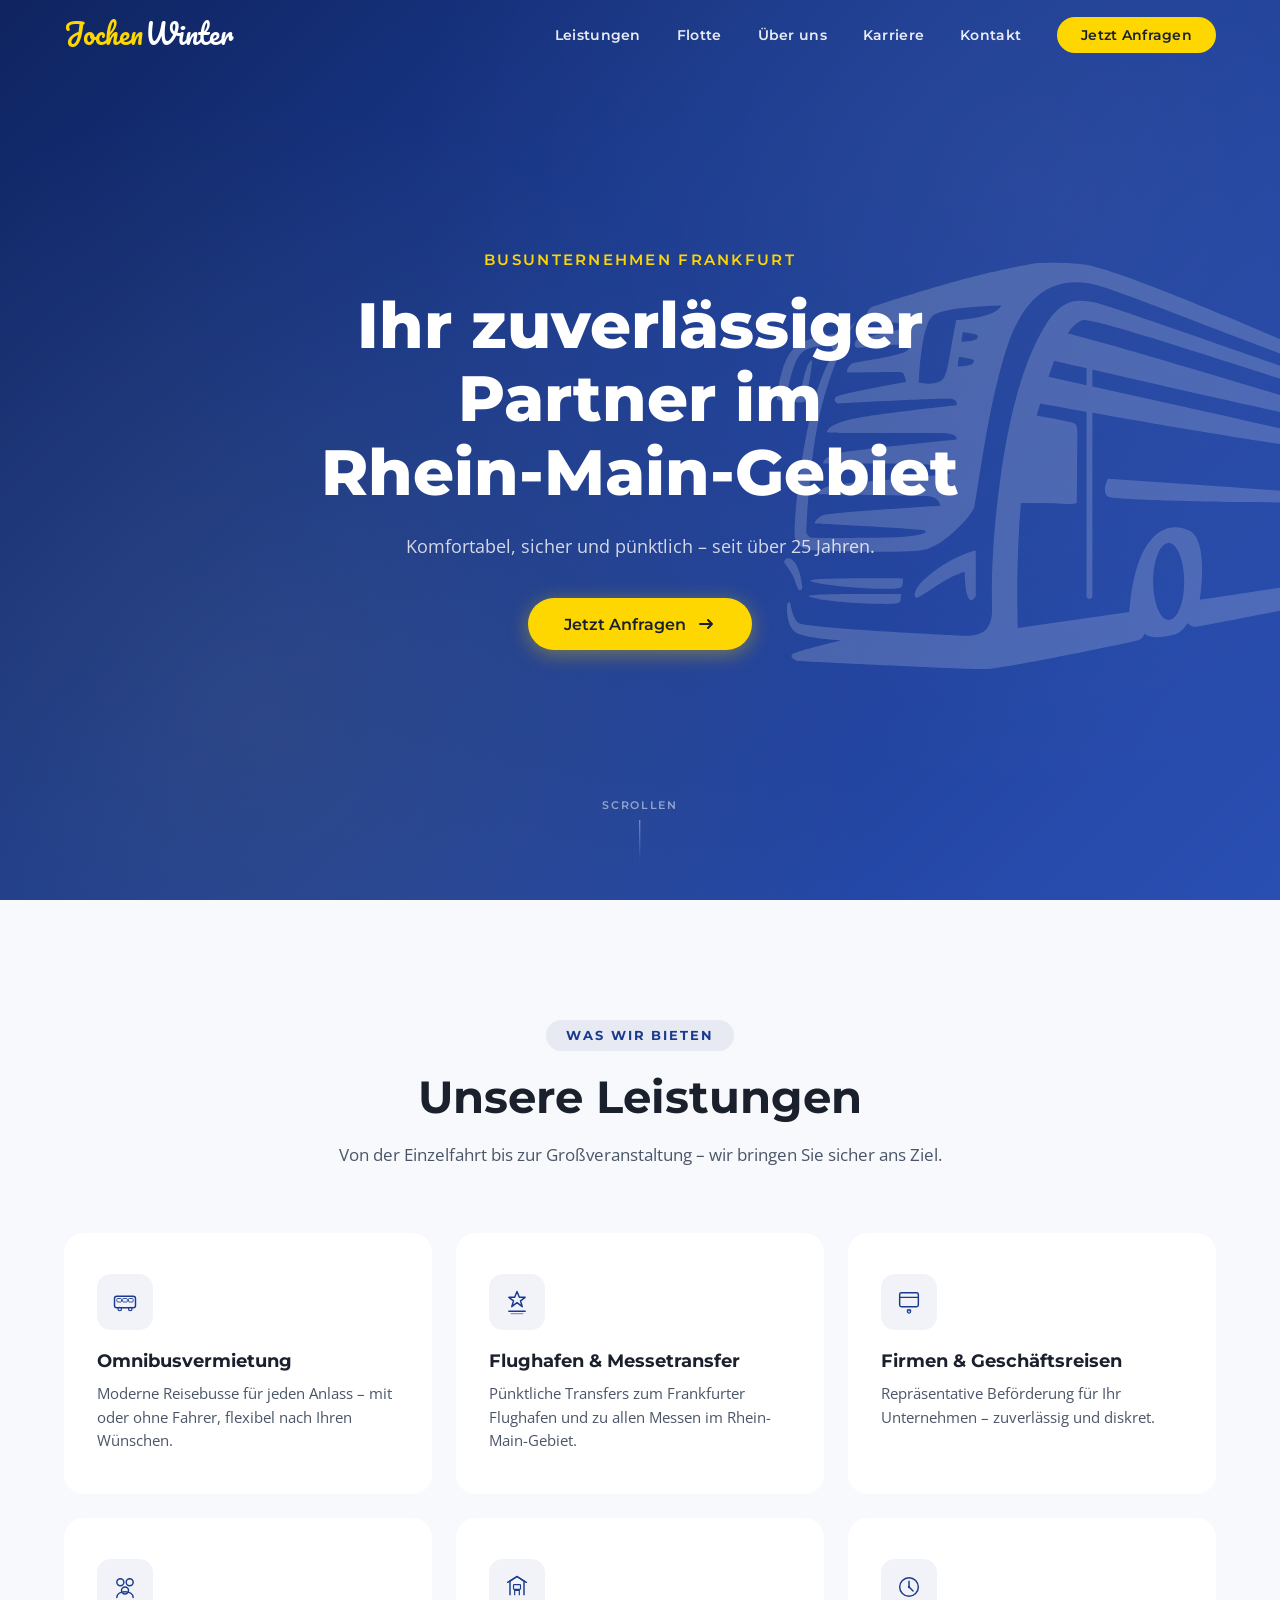
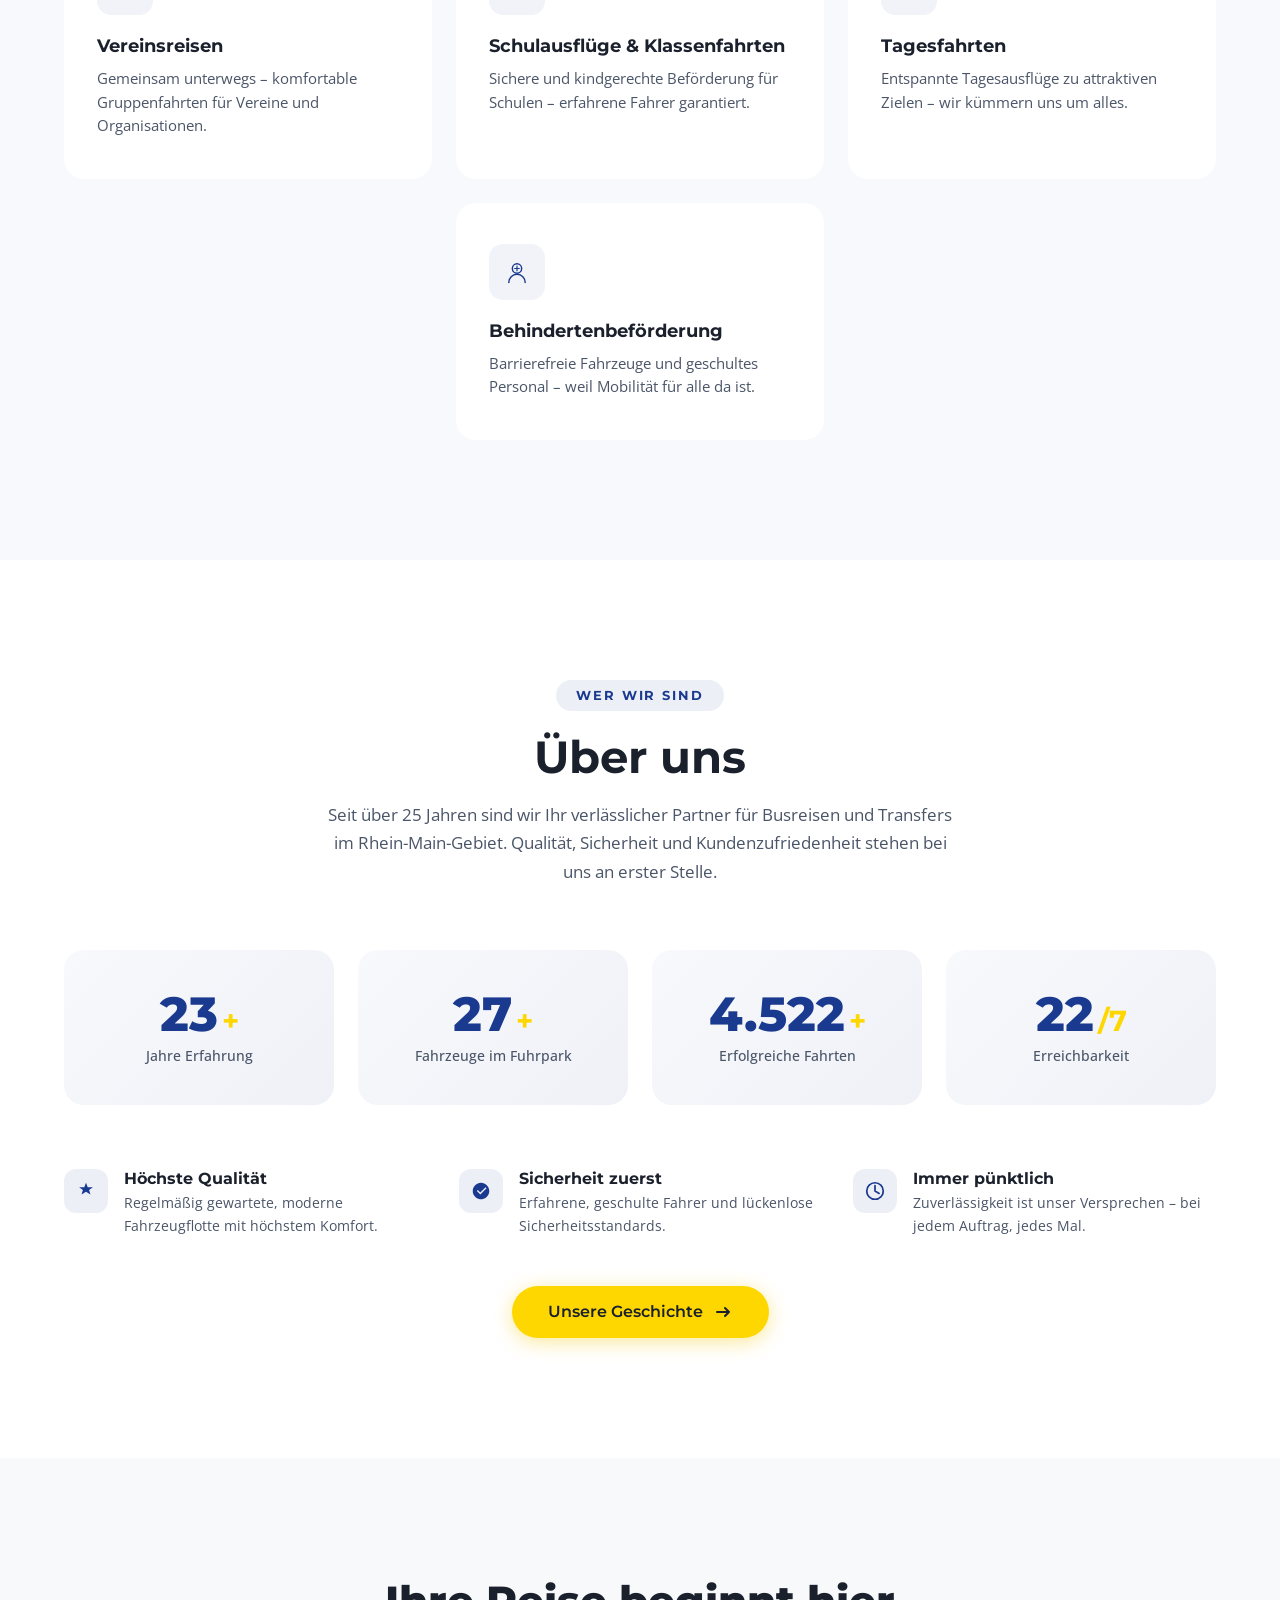
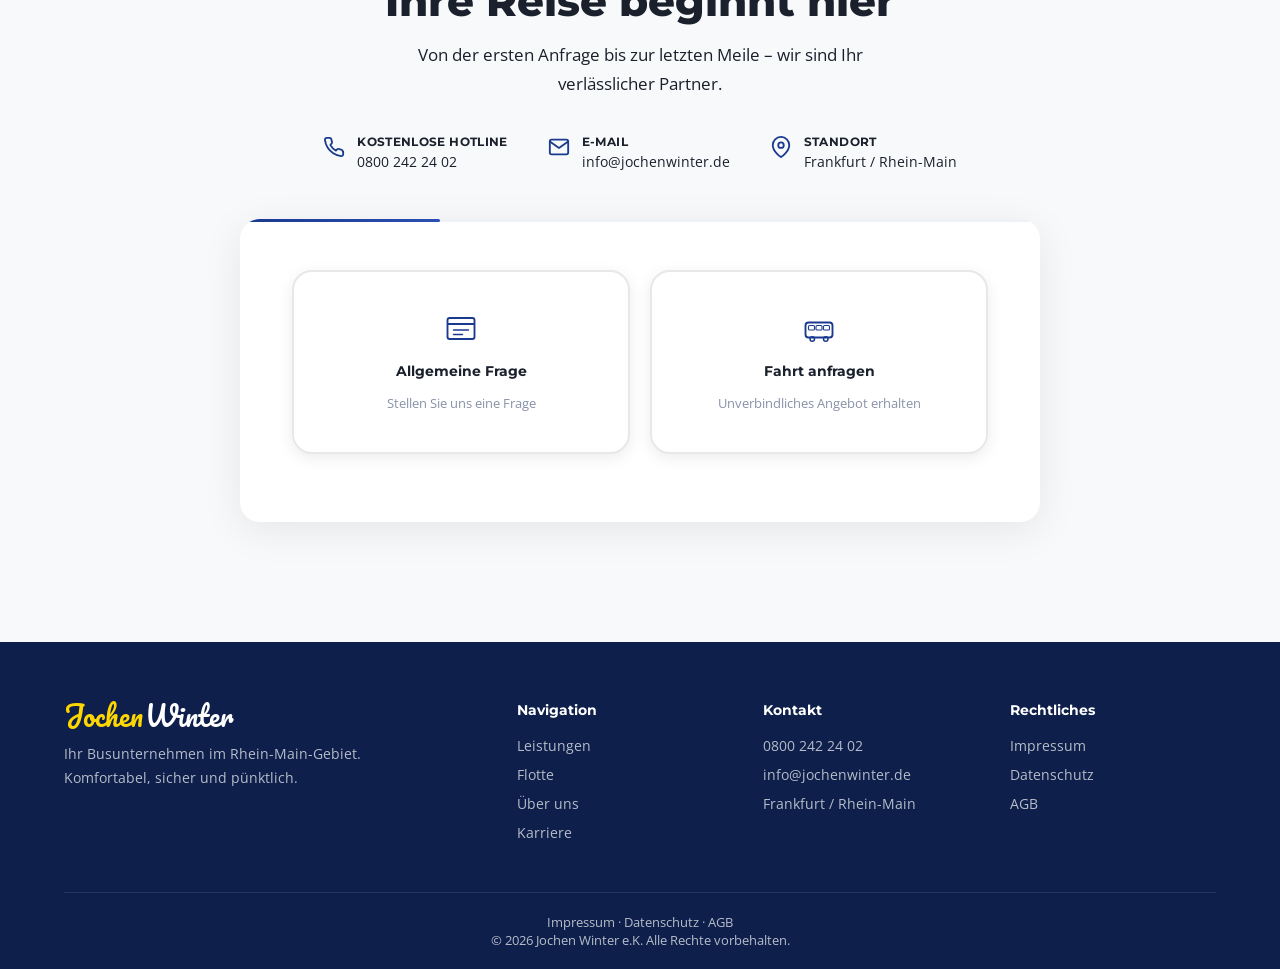
==== index.html @ 46ae4697 "Launch - Jochen Winter Website v1" ====
<!DOCTYPE html>
<html lang="de">
<head>
    <meta charset="UTF-8">
    <meta name="viewport" content="width=device-width, initial-scale=1.0">
    <title>Jochen Winter e.K. | Busunternehmen Frankfurt / Rhein-Main</title>
    <meta name="description" content="Jochen Winter e.K. – Ihr zuverlässiges Busunternehmen im Rhein-Main-Gebiet. Omnibusvermietung, Transfers, Reisen und mehr.">
    <link rel="preconnect" href="https://fonts.googleapis.com">
    <link rel="preconnect" href="https://fonts.gstatic.com" crossorigin>
    <link href="https://fonts.googleapis.com/css2?family=Dancing+Script:wght@700&family=Pacifico&family=Montserrat:wght@400;600;700;800&family=Open+Sans:wght@400;500;600&display=swap" rel="stylesheet">
    <link rel="stylesheet" href="style.css">
</head>
<body>

    <!-- Navigation -->
    <nav class="navbar" id="navbar">
        <div class="nav-container">
            <a href="#" class="nav-logo">
                <span class="logo-text">
                    <span class="logo-jochen">Jochen</span><span class="logo-winter">Winter</span>
                </span>
            </a>
            <button class="nav-toggle" id="navToggle" aria-label="Menü öffnen">
                <span></span><span></span><span></span>
            </button>
            <ul class="nav-menu" id="navMenu">
                <li><a href="#leistungen">Leistungen</a></li>
                <li><a href="flotte.html">Flotte</a></li>
                <li><a href="#ueber-uns">Über uns</a></li>
                <li><a href="karriere.html">Karriere</a></li>
                <li><a href="#kontakt">Kontakt</a></li>
                <li><a href="#kontakt" class="nav-cta">Jetzt Anfragen</a></li>
                <li class="nav-mobile-contact">
                    <a href="tel:061059769500">06105.97695.0</a>
                    <a href="mailto:info@jochenwinter.de">info@jochenwinter.de</a>
                </li>
            </ul>
        </div>
    </nav>

    <!-- Hero Section -->
    <section class="hero" id="hero">
        <div class="hero-bg"></div>
        <div class="hero-overlay"></div>

        <!-- Bus-Grafik -->
        <img src="images/jochen-hinter-bus-grafik.svg" class="hero-bus-right" alt="">
        <div class="hero-content">
            <p class="hero-subtitle animate-word">Busunternehmen Frankfurt</p>
            <h1 class="hero-title" id="heroTitle">
                <span class="word">Ihr</span>
                <span class="word">zuverlässiger</span>
                <span class="word">Partner</span>
                <span class="word">im</span>
                <span class="word">Rhein-Main-Gebiet</span>
            </h1>
            <p class="hero-desc animate-word">Komfortabel, sicher und pünktlich – seit über 25 Jahren.</p>
            <a href="#kontakt" class="btn btn-primary hero-cta">
                Jetzt Anfragen
                <svg width="20" height="20" viewBox="0 0 20 20" fill="none"><path d="M4 10h12m0 0l-4-4m4 4l-4 4" stroke="currentColor" stroke-width="2" stroke-linecap="round" stroke-linejoin="round"/></svg>
            </a>
        </div>

        <div class="hero-scroll-indicator">
            <span>Scrollen</span>
            <div class="scroll-line"></div>
        </div>
    </section>

    <!-- Leistungen -->
    <section class="section leistungen" id="leistungen">
        <div class="container">
            <div class="section-header reveal">
                <span class="section-tag">Was wir bieten</span>
                <h2 class="section-title">Unsere Leistungen</h2>
                <p class="section-desc">Von der Einzelfahrt bis zur Großveranstaltung – wir bringen Sie sicher ans Ziel.</p>
            </div>
            <div class="services-grid">
                <div class="service-card reveal">
                    <div class="service-icon">
                        <svg viewBox="0 0 48 48" fill="none"><rect x="6" y="14" width="36" height="20" rx="4" stroke="currentColor" stroke-width="2.5"/><circle cx="15" cy="36" r="3" stroke="currentColor" stroke-width="2"/><circle cx="33" cy="36" r="3" stroke="currentColor" stroke-width="2"/><rect x="10" y="18" width="8" height="6" rx="1.5" stroke="currentColor" stroke-width="1.5"/><rect x="20" y="18" width="8" height="6" rx="1.5" stroke="currentColor" stroke-width="1.5"/><rect x="30" y="18" width="8" height="6" rx="1.5" stroke="currentColor" stroke-width="1.5"/></svg>
                    </div>
                    <h3>Omnibusvermietung</h3>
                    <p>Moderne Reisebusse für jeden Anlass – mit oder ohne Fahrer, flexibel nach Ihren Wünschen.</p>
                </div>
                <div class="service-card reveal">
                    <div class="service-icon">
                        <svg viewBox="0 0 48 48" fill="none"><path d="M24 6l4 10h10l-8 6 3 10-9-7-9 7 3-10-8-6h10z" stroke="currentColor" stroke-width="2.5" stroke-linejoin="round"/><path d="M10 40h28" stroke="currentColor" stroke-width="2.5" stroke-linecap="round"/><path d="M14 44h20" stroke="currentColor" stroke-width="2" stroke-linecap="round" opacity="0.5"/></svg>
                    </div>
                    <h3>Flughafen & Messetransfer</h3>
                    <p>Pünktliche Transfers zum Frankfurter Flughafen und zu allen Messen im Rhein-Main-Gebiet.</p>
                </div>
                <div class="service-card reveal">
                    <div class="service-icon">
                        <svg viewBox="0 0 48 48" fill="none"><rect x="8" y="8" width="32" height="24" rx="3" stroke="currentColor" stroke-width="2.5"/><path d="M8 16h32" stroke="currentColor" stroke-width="2"/><circle cx="24" cy="40" r="3" stroke="currentColor" stroke-width="2"/><path d="M21 37l3 3 3-3" stroke="currentColor" stroke-width="1.5"/></svg>
                    </div>
                    <h3>Firmen & Geschäftsreisen</h3>
                    <p>Repräsentative Beförderung für Ihr Unternehmen – zuverlässig und diskret.</p>
                </div>
                <div class="service-card reveal">
                    <div class="service-icon">
                        <svg viewBox="0 0 48 48" fill="none"><circle cx="16" cy="16" r="6" stroke="currentColor" stroke-width="2.5"/><circle cx="32" cy="16" r="6" stroke="currentColor" stroke-width="2.5"/><circle cx="24" cy="30" r="6" stroke="currentColor" stroke-width="2.5"/><path d="M10 42c0-6 6-10 14-10s14 4 14 10" stroke="currentColor" stroke-width="2.5" stroke-linecap="round"/></svg>
                    </div>
                    <h3>Vereinsreisen</h3>
                    <p>Gemeinsam unterwegs – komfortable Gruppenfahrten für Vereine und Organisationen.</p>
                </div>
                <div class="service-card reveal">
                    <div class="service-icon">
                        <svg viewBox="0 0 48 48" fill="none"><path d="M12 38V14l12-8 12 8v24" stroke="currentColor" stroke-width="2.5" stroke-linejoin="round"/><rect x="18" y="20" width="12" height="8" rx="1" stroke="currentColor" stroke-width="2"/><path d="M20 38v-8h8v8" stroke="currentColor" stroke-width="2"/><path d="M8 16l16-10 16 10" stroke="currentColor" stroke-width="2.5" stroke-linecap="round" stroke-linejoin="round"/></svg>
                    </div>
                    <h3>Schulausflüge & Klassenfahrten</h3>
                    <p>Sichere und kindgerechte Beförderung für Schulen – erfahrene Fahrer garantiert.</p>
                </div>
                <div class="service-card reveal">
                    <div class="service-icon">
                        <svg viewBox="0 0 48 48" fill="none"><circle cx="24" cy="24" r="16" stroke="currentColor" stroke-width="2.5"/><path d="M24 14v10l7 7" stroke="currentColor" stroke-width="2.5" stroke-linecap="round" stroke-linejoin="round"/><circle cx="24" cy="24" r="2" fill="currentColor"/></svg>
                    </div>
                    <h3>Tagesfahrten</h3>
                    <p>Entspannte Tagesausflüge zu attraktiven Zielen – wir kümmern uns um alles.</p>
                </div>
                <div class="service-card reveal service-card--wide">
                    <div class="service-icon">
                        <svg viewBox="0 0 48 48" fill="none"><circle cx="24" cy="18" r="8" stroke="currentColor" stroke-width="2.5"/><path d="M10 42c0-8 6-14 14-14s14 6 14 14" stroke="currentColor" stroke-width="2.5" stroke-linecap="round"/><path d="M20 18h8M24 14v8" stroke="currentColor" stroke-width="2" stroke-linecap="round"/></svg>
                    </div>
                    <h3>Behindertenbeförderung</h3>
                    <p>Barrierefreie Fahrzeuge und geschultes Personal – weil Mobilität für alle da ist.</p>
                </div>
            </div>
        </div>
    </section>

    <!-- Über uns -->
    <section class="section ueber-uns" id="ueber-uns">
        <div class="container">
            <div class="section-header reveal">
                <span class="section-tag">Wer wir sind</span>
                <h2 class="section-title">Über uns</h2>
                <p class="section-desc">Seit über 25 Jahren sind wir Ihr verlässlicher Partner für Busreisen und Transfers im Rhein-Main-Gebiet. Qualität, Sicherheit und Kundenzufriedenheit stehen bei uns an erster Stelle.</p>
            </div>
            <div class="stats-grid">
                <div class="stat-card reveal">
                    <div class="stat-number" data-target="25">0</div>
                    <div class="stat-suffix">+</div>
                    <div class="stat-label">Jahre Erfahrung</div>
                </div>
                <div class="stat-card reveal">
                    <div class="stat-number" data-target="30">0</div>
                    <div class="stat-suffix">+</div>
                    <div class="stat-label">Fahrzeuge im Fuhrpark</div>
                </div>
                <div class="stat-card reveal">
                    <div class="stat-number" data-target="5000">0</div>
                    <div class="stat-suffix">+</div>
                    <div class="stat-label">Erfolgreiche Fahrten</div>
                </div>
                <div class="stat-card reveal">
                    <div class="stat-number" data-target="24">0</div>
                    <div class="stat-suffix">/7</div>
                    <div class="stat-label">Erreichbarkeit</div>
                </div>
            </div>
            <div class="about-features reveal">
                <div class="about-feature">
                    <div class="about-feature-icon">
                        <svg viewBox="0 0 32 32" fill="none"><path d="M16 4l2.5 6.5H26l-5.5 4 2 6.5L16 17l-6.5 4 2-6.5L6 10.5h7.5z" fill="currentColor"/></svg>
                    </div>
                    <div>
                        <h4>Höchste Qualität</h4>
                        <p>Regelmäßig gewartete, moderne Fahrzeugflotte mit höchstem Komfort.</p>
                    </div>
                </div>
                <div class="about-feature">
                    <div class="about-feature-icon">
                        <svg viewBox="0 0 32 32" fill="none"><path d="M16 4C9.4 4 4 9.4 4 16s5.4 12 12 12 12-5.4 12-12S22.6 4 16 4zm-1 17l-5-5 1.4-1.4L15 18.2l7.6-7.6L24 12l-9 9z" fill="currentColor"/></svg>
                    </div>
                    <div>
                        <h4>Sicherheit zuerst</h4>
                        <p>Erfahrene, geschulte Fahrer und lückenlose Sicherheitsstandards.</p>
                    </div>
                </div>
                <div class="about-feature">
                    <div class="about-feature-icon">
                        <svg viewBox="0 0 32 32" fill="none"><path d="M16 4a12 12 0 110 24 12 12 0 010-24zm0 4v8l6 3.5" stroke="currentColor" stroke-width="2.5" stroke-linecap="round" stroke-linejoin="round" fill="none"/></svg>
                    </div>
                    <div>
                        <h4>Immer pünktlich</h4>
                        <p>Zuverlässigkeit ist unser Versprechen – bei jedem Auftrag, jedes Mal.</p>
                    </div>
                </div>
            </div>
            <div class="about-cta reveal" style="text-align: center; margin-top: 48px;">
                <a href="geschichte.html" class="btn btn-primary">
                    Unsere Geschichte
                    <svg width="20" height="20" viewBox="0 0 20 20" fill="none"><path d="M4 10h12m0 0l-4-4m4 4l-4 4" stroke="currentColor" stroke-width="2" stroke-linecap="round" stroke-linejoin="round"/></svg>
                </a>
            </div>
        </div>
    </section>

    <!-- Kontakt -->
    <section class="section kontakt-section" id="kontakt">
        <div class="container">
            <div class="kontakt-header reveal">
                <h2 class="kontakt-headline">Ihre Reise beginnt hier</h2>
                <p class="kontakt-subline">Von der ersten Anfrage bis zur letzten Meile – wir sind Ihr verlässlicher Partner.</p>
                <div class="kontakt-info">
                    <div class="kontakt-info-item">
                        <svg viewBox="0 0 24 24" fill="none" width="22" height="22"><path d="M22 16.92v3a2 2 0 01-2.18 2 19.86 19.86 0 01-8.63-3.07 19.5 19.5 0 01-6-6A19.86 19.86 0 012.12 4.18 2 2 0 014.11 2h3a2 2 0 012 1.72c.13.81.36 1.6.68 2.35a2 2 0 01-.45 2.11L8.09 9.91a16 16 0 006 6l1.27-1.27a2 2 0 012.11-.45c.75.32 1.54.55 2.35.68a2 2 0 011.72 2.05z" stroke="currentColor" stroke-width="2" stroke-linecap="round" stroke-linejoin="round"/></svg>
                        <div>
                            <strong>Kostenlose Hotline</strong>
                            <a href="tel:08002422402">0800 242 24 02</a>
                        </div>
                    </div>
                    <div class="kontakt-info-item">
                        <svg viewBox="0 0 24 24" fill="none" width="22" height="22"><path d="M4 4h16c1.1 0 2 .9 2 2v12c0 1.1-.9 2-2 2H4c-1.1 0-2-.9-2-2V6c0-1.1.9-2 2-2z" stroke="currentColor" stroke-width="2"/><path d="M22 6l-10 7L2 6" stroke="currentColor" stroke-width="2" stroke-linecap="round" stroke-linejoin="round"/></svg>
                        <div>
                            <strong>E-Mail</strong>
                            <a href="mailto:info@jochenwinter.de">info@jochenwinter.de</a>
                        </div>
                    </div>
                    <div class="kontakt-info-item">
                        <svg viewBox="0 0 24 24" fill="none" width="22" height="22"><path d="M21 10c0 7-9 13-9 13s-9-6-9-13a9 9 0 1118 0z" stroke="currentColor" stroke-width="2"/><circle cx="12" cy="10" r="3" stroke="currentColor" stroke-width="2"/></svg>
                        <div>
                            <strong>Standort</strong>
                            <span>Frankfurt / Rhein-Main</span>
                        </div>
                    </div>
                </div>
            </div>

            <!-- Funnel Card -->
                <div class="funnel-card reveal">
                    <div class="funnel-progress">
                        <div class="funnel-progress-bar" id="funnelProgressBar"></div>
                    </div>

                    <div class="funnel-body" id="funnelBody">

                        <!-- Schritt 1: Auswahl -->
                        <div class="funnel-step active" data-step="choice">
                            <div class="funnel-choice-grid">
                                <button type="button" class="funnel-choice-card" data-choice="frage">
                                    <svg viewBox="0 0 48 48" fill="none" width="36" height="36"><rect x="6" y="8" width="36" height="28" rx="3" stroke="currentColor" stroke-width="2.5"/><path d="M6 16h36" stroke="currentColor" stroke-width="2.5"/><path d="M14 24h20M14 30h12" stroke="currentColor" stroke-width="2" stroke-linecap="round"/></svg>
                                    <span class="funnel-choice-title">Allgemeine Frage</span>
                                    <span class="funnel-choice-desc">Stellen Sie uns eine Frage</span>
                                </button>
                                <button type="button" class="funnel-choice-card" data-choice="fahrt">
                                    <svg viewBox="0 0 48 48" fill="none" width="36" height="36"><rect x="6" y="14" width="36" height="20" rx="4" stroke="currentColor" stroke-width="2.5"/><circle cx="15" cy="36" r="3" stroke="currentColor" stroke-width="2"/><circle cx="33" cy="36" r="3" stroke="currentColor" stroke-width="2"/><rect x="10" y="18" width="8" height="6" rx="1.5" stroke="currentColor" stroke-width="1.5"/><rect x="20" y="18" width="8" height="6" rx="1.5" stroke="currentColor" stroke-width="1.5"/><rect x="30" y="18" width="8" height="6" rx="1.5" stroke="currentColor" stroke-width="1.5"/></svg>
                                    <span class="funnel-choice-title">Fahrt anfragen</span>
                                    <span class="funnel-choice-desc">Unverbindliches Angebot erhalten</span>
                                </button>
                            </div>
                        </div>

                        <!-- Allgemeine Frage Formular -->
                        <div class="funnel-step" data-step="frage">
                            <form id="frageForm">
                                <div class="form-group">
                                    <label for="frage-name">Vollständiger Name *</label>
                                    <input type="text" id="frage-name" name="name" required placeholder="Vor- und Nachname">
                                </div>
                                <div class="form-group">
                                    <label for="frage-email">E-Mail *</label>
                                    <input type="email" id="frage-email" name="email" required placeholder="ihre@email.de">
                                </div>
                                <div class="form-group">
                                    <label for="frage-nachricht">Ihre Frage *</label>
                                    <textarea id="frage-nachricht" name="nachricht" rows="4" required placeholder="Wie können wir Ihnen helfen?"></textarea>
                                </div>
                                <div class="funnel-actions">
                                    <button type="button" class="btn btn-ghost funnel-btn-back" data-goto="choice">Zurück</button>
                                    <button type="submit" class="btn btn-primary">
                                        Absenden
                                        <svg width="20" height="20" viewBox="0 0 20 20" fill="none"><path d="M4 10h12m0 0l-4-4m4 4l-4 4" stroke="currentColor" stroke-width="2" stroke-linecap="round" stroke-linejoin="round"/></svg>
                                    </button>
                                </div>
                            </form>
                        </div>

                        <!-- Schritt 2: Kontaktdaten -->
                        <div class="funnel-step" data-step="kontakt">
                            <form id="kontaktStep">
                                <div class="form-group">
                                    <label for="f-ansprech">Vollständiger Name *</label>
                                    <input type="text" id="f-ansprech" name="ansprechperson" required placeholder="Vor- und Nachname">
                                </div>
                                <div class="form-group">
                                    <label for="f-firma">Firma (optional)</label>
                                    <input type="text" id="f-firma" name="firma" placeholder="Optional">
                                </div>
                                <div class="form-group">
                                    <label for="f-email">E-Mail *</label>
                                    <input type="email" id="f-email" name="email" required placeholder="ihre@email.de">
                                </div>
                                <div class="form-group">
                                    <label for="f-telefon">Telefon *</label>
                                    <input type="tel" id="f-telefon" name="telefon" required placeholder="Ihre Telefonnummer">
                                </div>
                                <p class="funnel-datenschutz">Mit dem Absenden stimmen Sie unserer <a href="datenschutz.html">Datenschutzerklärung</a> zu.</p>
                                <div class="funnel-actions">
                                    <button type="button" class="btn btn-ghost funnel-btn-back" data-goto="choice">Zurück</button>
                                    <button type="submit" class="btn btn-primary">
                                        Weiter
                                        <svg width="20" height="20" viewBox="0 0 20 20" fill="none"><path d="M4 10h12m0 0l-4-4m4 4l-4 4" stroke="currentColor" stroke-width="2" stroke-linecap="round" stroke-linejoin="round"/></svg>
                                    </button>
                                </div>
                            </form>
                        </div>

                        <!-- Schritt 3: Art der Fahrt -->
                        <div class="funnel-step" data-step="fahrtart">
                            <p class="funnel-step-label">Welche Art von Fahrt planen Sie?</p>
                            <div class="funnel-fahrt-grid">
                                <button type="button" class="funnel-fahrt-card" data-fahrt="Omnibusvermietung">
                                    <svg viewBox="0 0 40 40" fill="none" width="28" height="28"><rect x="4" y="10" width="32" height="16" rx="3" stroke="currentColor" stroke-width="2"/><circle cx="12" cy="28" r="2.5" stroke="currentColor" stroke-width="1.5"/><circle cx="28" cy="28" r="2.5" stroke="currentColor" stroke-width="1.5"/><rect x="7" y="13" width="6" height="5" rx="1" stroke="currentColor" stroke-width="1.2"/><rect x="15" y="13" width="6" height="5" rx="1" stroke="currentColor" stroke-width="1.2"/><rect x="23" y="13" width="6" height="5" rx="1" stroke="currentColor" stroke-width="1.2"/></svg>
                                    <span>Omnibus&shy;vermietung</span>
                                </button>
                                <button type="button" class="funnel-fahrt-card" data-fahrt="Flughafen & Messetransfer">
                                    <svg viewBox="0 0 40 40" fill="none" width="28" height="28"><path d="M35 18l-14-12v8H6a2 2 0 00-2 2v8a2 2 0 002 2h15v8l14-12z" stroke="currentColor" stroke-width="2" stroke-linejoin="round"/><path d="M21 14H10M21 26H10" stroke="currentColor" stroke-width="1.5" stroke-linecap="round"/></svg>
                                    <span>Flughafen & Messe&shy;transfer</span>
                                </button>
                                <button type="button" class="funnel-fahrt-card" data-fahrt="Firmen & Geschäftsreise">
                                    <svg viewBox="0 0 40 40" fill="none" width="28" height="28"><rect x="8" y="12" width="24" height="20" rx="2" stroke="currentColor" stroke-width="2"/><path d="M14 12V9a3 3 0 013-3h6a3 3 0 013 3v3" stroke="currentColor" stroke-width="2"/><path d="M8 20h24" stroke="currentColor" stroke-width="2"/></svg>
                                    <span>Firmen & Geschäfts&shy;reise</span>
                                </button>
                                <button type="button" class="funnel-fahrt-card" data-fahrt="Schulausflug & Klassenfahrt">
                                    <svg viewBox="0 0 40 40" fill="none" width="28" height="28"><path d="M20 6L4 14l16 8 16-8L20 6z" stroke="currentColor" stroke-width="2" stroke-linejoin="round"/><path d="M30 18v10c0 2-4.5 4-10 4s-10-2-10-4V18" stroke="currentColor" stroke-width="2"/></svg>
                                    <span>Schulausflug & Klassen&shy;fahrt</span>
                                </button>
                                <button type="button" class="funnel-fahrt-card" data-fahrt="Tagesfahrt">
                                    <svg viewBox="0 0 40 40" fill="none" width="28" height="28"><circle cx="20" cy="20" r="14" stroke="currentColor" stroke-width="2"/><path d="M20 10v10l6 4" stroke="currentColor" stroke-width="2" stroke-linecap="round" stroke-linejoin="round"/></svg>
                                    <span>Tagesfahrt</span>
                                </button>
                                <button type="button" class="funnel-fahrt-card" data-fahrt="Mietwagenfahrt">
                                    <svg viewBox="0 0 40 40" fill="none" width="28" height="28"><path d="M8 24l2-8a3 3 0 013-3h14a3 3 0 013 3l2 8" stroke="currentColor" stroke-width="2"/><rect x="6" y="24" width="28" height="8" rx="2" stroke="currentColor" stroke-width="2"/><circle cx="12" cy="34" r="2" stroke="currentColor" stroke-width="1.5"/><circle cx="28" cy="34" r="2" stroke="currentColor" stroke-width="1.5"/></svg>
                                    <span>Mietwagen&shy;fahrt</span>
                                </button>
                            </div>
                            <div class="funnel-actions">
                                <button type="button" class="btn btn-ghost funnel-btn-back" data-goto="kontakt">Zurück</button>
                                <button type="button" class="btn btn-primary funnel-btn-next" data-goto="details" disabled>
                                    Weiter
                                    <svg width="20" height="20" viewBox="0 0 20 20" fill="none"><path d="M4 10h12m0 0l-4-4m4 4l-4 4" stroke="currentColor" stroke-width="2" stroke-linecap="round" stroke-linejoin="round"/></svg>
                                </button>
                            </div>
                        </div>

                        <!-- Schritt 4: Reisedetails -->
                        <div class="funnel-step" data-step="details">
                            <form id="detailsForm">
                                <div class="form-row">
                                    <div class="form-group">
                                        <label for="f-von">Reisedatum von *</label>
                                        <input type="date" id="f-von" name="datum_von" required>
                                    </div>
                                    <div class="form-group">
                                        <label for="f-bis">Reisedatum bis</label>
                                        <input type="date" id="f-bis" name="datum_bis">
                                    </div>
                                </div>
                                <div class="form-row">
                                    <div class="form-group">
                                        <label for="f-abfahrt">Abfahrtszeit</label>
                                        <input type="time" id="f-abfahrt" name="abfahrtszeit">
                                    </div>
                                    <div class="form-group">
                                        <label for="f-rueckfahrt">Rückfahrtzeit</label>
                                        <input type="time" id="f-rueckfahrt" name="rueckfahrtzeit">
                                    </div>
                                </div>
                                <div class="form-row">
                                    <div class="form-group">
                                        <label for="f-abfahrtsort">Abfahrtsort *</label>
                                        <input type="text" id="f-abfahrtsort" name="abfahrtsort" required placeholder="Straße, PLZ Ort">
                                    </div>
                                    <div class="form-group">
                                        <label for="f-fahrziel">Fahrziel *</label>
                                        <input type="text" id="f-fahrziel" name="fahrziel" required placeholder="Straße, PLZ Ort">
                                    </div>
                                </div>
                                <div class="form-group">
                                    <label for="f-personen">Personenzahl *</label>
                                    <input type="number" id="f-personen" name="personenzahl" required min="1" placeholder="Anzahl der Reisenden">
                                </div>
                                <div class="form-group">
                                    <label for="f-bemerkungen">Bemerkungen & Sonderwünsche</label>
                                    <textarea id="f-bemerkungen" name="bemerkungen" rows="3" placeholder="z.B. Rollstuhlplatz, Gepäckraum, Zwischenstopps..."></textarea>
                                </div>
                                <div class="funnel-actions">
                                    <button type="button" class="btn btn-ghost funnel-btn-back" data-goto="fahrtart">Zurück</button>
                                    <button type="submit" class="btn btn-primary">
                                        Anfrage absenden
                                        <svg width="20" height="20" viewBox="0 0 20 20" fill="none"><path d="M4 10h12m0 0l-4-4m4 4l-4 4" stroke="currentColor" stroke-width="2" stroke-linecap="round" stroke-linejoin="round"/></svg>
                                    </button>
                                </div>
                            </form>
                        </div>

                        <!-- Bestätigung -->
                        <div class="funnel-step" data-step="success">
                            <div class="funnel-success">
                                <div class="funnel-success-icon">
                                    <svg viewBox="0 0 64 64" fill="none" width="64" height="64">
                                        <circle cx="32" cy="32" r="30" stroke="#22c55e" stroke-width="3"/>
                                        <path d="M20 33l8 8 16-16" stroke="#22c55e" stroke-width="3" stroke-linecap="round" stroke-linejoin="round"/>
                                    </svg>
                                </div>
                                <h3>Vielen Dank!</h3>
                                <p>Wir melden uns innerhalb von 24 Stunden bei Ihnen.</p>
                            </div>
                        </div>

                    </div>
                </div>
        </div>
    </section>

    <!-- Footer -->
    <footer class="footer">
        <div class="container">
            <div class="footer-content">
                <div class="footer-brand">
                    <a href="#" class="nav-logo footer-logo">
                        <span class="logo-text">
                            <span class="logo-jochen">Jochen</span><span class="logo-winter">Winter</span>
                        </span>
                    </a>
                    <p>Ihr Busunternehmen im Rhein-Main-Gebiet.<br>Komfortabel, sicher und pünktlich.</p>
                </div>
                <div class="footer-links">
                    <h4>Navigation</h4>
                    <a href="#leistungen">Leistungen</a>
                    <a href="flotte.html">Flotte</a>
                    <a href="#ueber-uns">Über uns</a>
                    <a href="karriere.html">Karriere</a>
                </div>
                <div class="footer-contact">
                    <h4>Kontakt</h4>
                    <a href="tel:08002422402">0800 242 24 02</a>
                    <a href="mailto:info@jochenwinter.de">info@jochenwinter.de</a>
                    <span>Frankfurt / Rhein-Main</span>
                </div>
                <div class="footer-legal">
                    <h4>Rechtliches</h4>
                    <a href="impressum.html">Impressum</a>
                    <a href="datenschutz.html">Datenschutz</a>
                    <a href="agb.html">AGB</a>
                </div>
            </div>
            <div class="footer-bottom">
                <p class="footer-bottom-legal"><a href="impressum.html">Impressum</a> · <a href="datenschutz.html">Datenschutz</a> · <a href="agb.html">AGB</a></p>
                <p class="footer-bottom-copy">&copy; 2026 Jochen Winter e.K. Alle Rechte vorbehalten.</p>
            </div>
        </div>
    </footer>

    <script src="script.js"></script>
</body>
</html>
---- style.css ----
/* ============================================
   Jochen Winter e.K. – Website Styles
   ============================================ */

:root {
    --primary: #1a3a8f;
    --primary-dark: #0f2460;
    --primary-light: #2a4fb3;
    --accent: #FFD700;
    --accent-light: #FFE44D;
    --white: #ffffff;
    --gray-50: #f8f9fc;
    --gray-100: #eef1f6;
    --gray-200: #d8dde8;
    --gray-400: #8892a8;
    --gray-600: #4a5568;
    --gray-800: #1a202c;
    --shadow-sm: 0 2px 8px rgba(26, 58, 143, 0.06);
    --shadow-md: 0 8px 30px rgba(26, 58, 143, 0.1);
    --shadow-lg: 0 20px 60px rgba(26, 58, 143, 0.15);
    --shadow-xl: 0 30px 80px rgba(26, 58, 143, 0.2);
    --radius: 12px;
    --radius-lg: 20px;
    --transition: 0.3s cubic-bezier(0.4, 0, 0.2, 1);
    --transition-slow: 0.6s cubic-bezier(0.4, 0, 0.2, 1);
}

*, *::before, *::after {
    margin: 0;
    padding: 0;
    box-sizing: border-box;
}

html {
    scroll-behavior: smooth;
    font-size: 16px;
}

body {
    font-family: 'Open Sans', sans-serif;
    color: var(--gray-800);
    background: var(--white);
    overflow-x: hidden;
    -webkit-font-smoothing: antialiased;
}

h1, h2, h3, h4, h5, h6 {
    font-family: 'Montserrat', sans-serif;
    font-weight: 700;
    line-height: 1.2;
}

a {
    text-decoration: none;
    color: inherit;
    transition: color var(--transition);
}

img {
    max-width: 100%;
    display: block;
}

.container {
    max-width: 1200px;
    margin: 0 auto;
    padding: 0 24px;
}

/* ============================================
   BUTTONS
   ============================================ */

.btn {
    display: inline-flex;
    align-items: center;
    gap: 10px;
    padding: 16px 36px;
    border-radius: 60px;
    font-family: 'Montserrat', sans-serif;
    font-weight: 600;
    font-size: 1rem;
    border: none;
    cursor: pointer;
    transition: all var(--transition);
    position: relative;
    overflow: hidden;
}

.btn-primary {
    background: var(--accent);
    color: var(--gray-800);
    box-shadow: 0 4px 20px rgba(245, 200, 0, 0.4);
}

.btn-primary:hover {
    background: var(--accent-light);
    transform: translateY(-2px);
    box-shadow: 0 8px 30px rgba(245, 200, 0, 0.5);
}

.btn-primary:active {
    transform: translateY(0);
}

.btn:disabled {
    opacity: 0.4;
    cursor: not-allowed;
    pointer-events: none;
}

/* ============================================
   NAVIGATION
   ============================================ */

.navbar {
    position: fixed;
    top: 0;
    left: 0;
    right: 0;
    z-index: 1000;
    padding: 20px 0;
    transition: all var(--transition);
}

.navbar.scrolled {
    padding: 12px 0;
    background: rgba(255, 255, 255, 0.85);
    backdrop-filter: blur(20px);
    -webkit-backdrop-filter: blur(20px);
    border-bottom: 1px solid rgba(26, 58, 143, 0.08);
    box-shadow: var(--shadow-sm);
}

.navbar.scrolled .nav-logo {
    color: var(--gray-800);
}

.navbar.scrolled .nav-menu a {
    color: var(--gray-800);
}

.navbar.scrolled .nav-menu a:hover {
    color: var(--primary);
}

.nav-container {
    max-width: 1200px;
    margin: 0 auto;
    padding: 0 24px;
    display: flex;
    align-items: center;
    justify-content: space-between;
}

.nav-logo {
    display: flex;
    align-items: center;
    z-index: 1001;
}

.logo-text {
    display: flex;
    align-items: baseline;
    gap: 0;
    line-height: 1;
}

.logo-jochen {
    font-family: 'Pacifico', cursive;
    font-weight: 400;
    font-size: 1.7rem;
    color: #FFD700;
}

.logo-winter {
    font-family: 'Pacifico', cursive;
    font-weight: 400;
    font-size: 1.7rem;
    color: var(--white);
    margin-left: 2px;
}

.navbar.scrolled .logo-jochen {
    color: #FFD700;
}

.navbar.scrolled .logo-winter {
    color: var(--primary);
}

.nav-menu {
    list-style: none;
    display: flex;
    align-items: center;
    gap: 36px;
}

.nav-menu a {
    font-family: 'Montserrat', sans-serif;
    font-weight: 600;
    font-size: 0.9rem;
    color: rgba(255, 255, 255, 0.9);
    letter-spacing: 0.02em;
    position: relative;
}

.nav-menu a::after {
    content: '';
    position: absolute;
    bottom: -4px;
    left: 0;
    width: 0;
    height: 2px;
    background: var(--accent);
    transition: width var(--transition);
}

.nav-menu a:hover::after {
    width: 100%;
}

.nav-menu a:hover {
    color: var(--white);
}

.nav-cta {
    background: var(--accent) !important;
    color: var(--gray-800) !important;
    padding: 10px 24px !important;
    border-radius: 60px !important;
    font-size: 0.85rem !important;
}

.nav-cta::after {
    display: none !important;
}

.nav-cta:hover {
    background: var(--accent-light) !important;
    transform: translateY(-1px);
}

.nav-mobile-contact {
    display: none;
}

.nav-toggle {
    display: none;
    flex-direction: column;
    gap: 5px;
    background: none;
    border: none;
    cursor: pointer;
    z-index: 1001;
    padding: 4px;
}

.nav-toggle span {
    width: 24px;
    height: 2px;
    background: var(--white);
    transition: all var(--transition);
    border-radius: 2px;
}

.navbar.scrolled .nav-toggle span {
    background: var(--gray-800);
}

/* ============================================
   HERO SECTION
   ============================================ */

.hero {
    position: relative;
    min-height: 100vh;
    display: flex;
    align-items: center;
    justify-content: center;
    overflow: hidden;
    background: linear-gradient(135deg, var(--primary-dark) 0%, var(--primary) 40%, var(--primary-light) 100%);
}

.hero-bg {
    position: absolute;
    inset: 0;
    background:
        radial-gradient(circle at 20% 80%, rgba(245, 200, 0, 0.08) 0%, transparent 50%),
        radial-gradient(circle at 80% 20%, rgba(255, 255, 255, 0.05) 0%, transparent 50%),
        radial-gradient(circle at 50% 50%, rgba(26, 58, 143, 0.3) 0%, transparent 70%);
}

.hero-overlay {
    position: absolute;
    inset: 0;
}

.hero-bus-right {
    position: absolute;
    right: -200px;
    bottom: 60px;
    width: 750px;
    height: auto;
    opacity: 0;
    animation: busEinfahrtRechts 1s ease-out 0.3s forwards;
    pointer-events: none;
    z-index: 1;
}

@keyframes busEinfahrtRechts {
    from {
        transform: translateX(600px);
        opacity: 0;
    }
    to {
        transform: translateX(0);
        opacity: 0.18;
    }
}

.hero-content {
    position: relative;
    z-index: 10;
    text-align: center;
    max-width: 800px;
    margin: 0 auto;
    padding: 0 24px;
    display: flex;
    flex-direction: column;
    align-items: center;
}

.hero-subtitle {
    font-family: 'Montserrat', sans-serif;
    font-weight: 600;
    font-size: 0.95rem;
    color: var(--accent);
    letter-spacing: 0.15em;
    text-transform: uppercase;
    margin-bottom: 20px;
    opacity: 0;
    animation: fadeUp 0.8s 0.3s forwards;
}

.hero-title {
    font-size: clamp(2.2rem, 5vw, 4rem);
    font-weight: 800;
    color: var(--white);
    line-height: 1.15;
    margin-bottom: 24px;
}

.hero-title .word {
    display: inline-block;
    opacity: 0;
    transform: translateY(30px);
    animation: wordReveal 0.6s forwards;
}

.hero-title .word:nth-child(1) { animation-delay: 0.5s; }
.hero-title .word:nth-child(2) { animation-delay: 0.65s; }
.hero-title .word:nth-child(3) { animation-delay: 0.8s; }
.hero-title .word:nth-child(4) { animation-delay: 0.95s; }
.hero-title .word:nth-child(5) { animation-delay: 1.1s; }

@keyframes wordReveal {
    to {
        opacity: 1;
        transform: translateY(0);
    }
}

.hero-desc {
    font-size: 1.15rem;
    color: rgba(255, 255, 255, 0.8);
    margin-bottom: 40px;
    opacity: 0;
    animation: fadeUp 0.8s 1.3s forwards;
}

.hero-cta {
    opacity: 0;
    animation: fadeUp 0.8s 1.5s forwards;
}

@keyframes fadeUp {
    to {
        opacity: 1;
        transform: translateY(0);
    }
    from {
        opacity: 0;
        transform: translateY(20px);
    }
}

.hero-scroll-indicator {
    position: absolute;
    bottom: 40px;
    left: 50%;
    transform: translateX(-50%);
    display: flex;
    flex-direction: column;
    align-items: center;
    text-align: center;
    gap: 8px;
    opacity: 0;
    animation: fadeUpCentered 0.8s 2s forwards;
}

@keyframes fadeUpCentered {
    from {
        opacity: 0;
        transform: translateX(-50%) translateY(20px);
    }
    to {
        opacity: 1;
        transform: translateX(-50%) translateY(0);
    }
}

.hero-scroll-indicator span {
    font-family: 'Montserrat', sans-serif;
    font-size: 0.7rem;
    font-weight: 600;
    letter-spacing: 0.15em;
    text-transform: uppercase;
    color: rgba(255, 255, 255, 0.5);
}

.scroll-line {
    width: 1px;
    height: 40px;
    background: linear-gradient(to bottom, rgba(255,255,255,0.5), transparent);
    animation: scrollPulse 2s ease-in-out infinite;
}

@keyframes scrollPulse {
    0%, 100% { opacity: 0.3; transform: scaleY(0.6); }
    50% { opacity: 1; transform: scaleY(1); }
}

/* ============================================
   SECTIONS GENERAL
   ============================================ */

.section {
    padding: 120px 0;
}

.section-header {
    text-align: center;
    max-width: 640px;
    margin: 0 auto 64px;
}

.section-tag {
    display: inline-block;
    font-family: 'Montserrat', sans-serif;
    font-weight: 700;
    font-size: 0.8rem;
    letter-spacing: 0.15em;
    text-transform: uppercase;
    color: var(--primary);
    background: rgba(26, 58, 143, 0.08);
    padding: 8px 20px;
    border-radius: 60px;
    margin-bottom: 20px;
}

.section-title {
    font-size: clamp(2rem, 4vw, 2.8rem);
    color: var(--gray-800);
    margin-bottom: 16px;
}

.section-desc {
    font-size: 1.05rem;
    color: var(--gray-600);
    line-height: 1.7;
}

/* ============================================
   LEISTUNGEN / SERVICES
   ============================================ */

.leistungen {
    background: var(--gray-50);
}

.services-grid {
    display: grid;
    grid-template-columns: repeat(3, 1fr);
    gap: 24px;
}

.service-card {
    background: var(--white);
    border-radius: var(--radius-lg);
    padding: 40px 32px;
    transition: all var(--transition);
    border: 1px solid transparent;
    position: relative;
    overflow: hidden;
}

.service-card::before {
    content: '';
    position: absolute;
    top: 0;
    left: 0;
    right: 0;
    height: 3px;
    background: linear-gradient(90deg, var(--primary), var(--accent));
    transform: scaleX(0);
    transition: transform var(--transition);
}

.service-card:hover {
    transform: translateY(-8px);
    box-shadow: var(--shadow-lg);
    border-color: rgba(26, 58, 143, 0.06);
}

.service-card:hover::before {
    transform: scaleX(1);
}

.service-icon {
    width: 56px;
    height: 56px;
    background: rgba(26, 58, 143, 0.06);
    border-radius: 14px;
    display: flex;
    align-items: center;
    justify-content: center;
    margin-bottom: 20px;
    color: var(--primary);
    transition: all var(--transition);
}

.service-icon svg {
    width: 28px;
    height: 28px;
}

.service-card:hover .service-icon {
    background: var(--primary);
    color: var(--white);
    transform: scale(1.05);
}

.service-card h3 {
    font-size: 1.15rem;
    margin-bottom: 10px;
    color: var(--gray-800);
}

.service-card p {
    font-size: 0.92rem;
    color: var(--gray-600);
    line-height: 1.6;
}

.service-card--wide {
    grid-column: 2;
}

/* ============================================
   ÜBER UNS / STATS
   ============================================ */

.ueber-uns {
    background: var(--white);
}

.stats-grid {
    display: grid;
    grid-template-columns: repeat(4, 1fr);
    gap: 24px;
    margin-bottom: 64px;
}

.stat-card {
    text-align: center;
    padding: 40px 20px;
    background: linear-gradient(135deg, rgba(26, 58, 143, 0.03), rgba(26, 58, 143, 0.07));
    border-radius: var(--radius-lg);
    transition: all var(--transition);
}

.stat-card:hover {
    transform: translateY(-4px);
    box-shadow: var(--shadow-md);
}

.stat-number {
    font-family: 'Montserrat', sans-serif;
    font-weight: 800;
    font-size: 3rem;
    color: var(--primary);
    display: inline;
    line-height: 1;
}

.stat-suffix {
    font-family: 'Montserrat', sans-serif;
    font-weight: 700;
    font-size: 1.8rem;
    color: var(--accent);
    display: inline;
}

.stat-label {
    font-size: 0.9rem;
    color: var(--gray-600);
    margin-top: 8px;
    font-weight: 500;
}

.about-features {
    display: grid;
    grid-template-columns: repeat(3, 1fr);
    gap: 32px;
}

.about-feature {
    display: flex;
    gap: 16px;
    align-items: flex-start;
}

.about-feature-icon {
    flex-shrink: 0;
    width: 44px;
    height: 44px;
    background: rgba(26, 58, 143, 0.08);
    border-radius: 12px;
    display: flex;
    align-items: center;
    justify-content: center;
    color: var(--primary);
}

.about-feature-icon svg {
    width: 22px;
    height: 22px;
}

.about-feature h4 {
    font-size: 1rem;
    margin-bottom: 4px;
    color: var(--gray-800);
}

.about-feature p {
    font-size: 0.88rem;
    color: var(--gray-600);
    line-height: 1.6;
}

/* ============================================
   KONTAKT
   ============================================ */

/* Kontakt Section */
.kontakt-section {
    background: #f8f9fa;
}

/* Centered stacked layout */
.kontakt-header {
    text-align: center;
    margin-bottom: 48px;
}

.kontakt-headline {
    font-family: 'Montserrat', sans-serif;
    font-size: clamp(2rem, 3.5vw, 2.6rem);
    font-weight: 800;
    color: var(--gray-800);
    line-height: 1.15;
    margin: 0 0 16px;
}

.kontakt-subline {
    color: var(--gray-500);
    font-size: 1.05rem;
    line-height: 1.7;
    margin: 0 auto 36px;
    max-width: 520px;
}

.kontakt-info {
    display: flex;
    justify-content: center;
    gap: 40px;
}

.kontakt-info-item {
    display: flex;
    align-items: flex-start;
    gap: 12px;
}

.kontakt-info-item svg {
    flex-shrink: 0;
    color: var(--primary);
    margin-top: 2px;
}

.kontakt-info-item div {
    display: flex;
    flex-direction: column;
    gap: 3px;
    text-align: left;
}

.kontakt-info-item strong {
    font-family: 'Montserrat', sans-serif;
    font-size: 0.75rem;
    font-weight: 700;
    color: var(--gray-800);
    letter-spacing: 0.03em;
    text-transform: uppercase;
}

.kontakt-info-item a,
.kontakt-info-item span {
    font-size: 0.9rem;
    color: var(--gray-500);
}

.kontakt-info-item a:hover {
    color: var(--primary);
}

/* Funnel Card */
.funnel-card {
    max-width: 800px;
    margin: 0 auto;
    background: var(--white);
    border-radius: var(--radius-lg);
    box-shadow: 0 8px 40px rgba(0, 0, 0, 0.08);
    overflow: hidden;
}

.funnel-progress {
    height: 3px;
    background: var(--gray-100);
}

.funnel-progress-bar {
    height: 100%;
    width: 25%;
    background: linear-gradient(90deg, var(--primary), var(--primary-light));
    border-radius: 0 1.5px 1.5px 0;
    transition: width 0.5s cubic-bezier(0.4, 0, 0.2, 1);
}

.funnel-body {
    padding: 48px 52px;
    min-height: 300px;
}

.funnel-step {
    display: none;
    animation: funnelFadeIn 0.4s ease;
}

.funnel-step.active {
    display: block;
}

@keyframes funnelFadeIn {
    from { opacity: 0; transform: translateY(12px); }
    to { opacity: 1; transform: translateY(0); }
}

/* Step 1: Choice Cards */
.funnel-choice-grid {
    display: grid;
    grid-template-columns: 1fr 1fr;
    gap: 20px;
}

.funnel-choice-card {
    display: flex;
    flex-direction: column;
    align-items: center;
    justify-content: center;
    gap: 14px;
    padding: 40px 24px;
    min-width: 200px;
    min-height: 150px;
    border: 2px solid #e8e8e8;
    border-radius: var(--radius-lg);
    background: #ffffff;
    cursor: pointer;
    transition: all 0.25s ease;
    text-align: center;
    font-family: inherit;
    box-shadow: 0 4px 16px rgba(0, 0, 0, 0.08);
}

.funnel-choice-card svg {
    color: var(--primary);
    transition: transform 0.25s ease;
}

.funnel-choice-card:hover {
    border-color: #1a3a8f;
    box-shadow: 0 6px 24px rgba(26, 58, 143, 0.15);
}

.funnel-choice-card:hover svg {
    transform: scale(1.1);
}

.funnel-choice-title {
    font-family: 'Montserrat', sans-serif;
    font-weight: 700;
    font-size: 0.9rem;
    color: var(--gray-800);
}

.funnel-choice-desc {
    font-size: 0.8rem;
    color: var(--gray-400);
}

/* Step Label */
.funnel-step-label {
    font-family: 'Montserrat', sans-serif;
    font-weight: 600;
    font-size: 0.9rem;
    color: var(--gray-800);
    margin: 0 0 16px;
    text-align: center;
}

/* Step 3: Fahrt Type Cards */
.funnel-fahrt-grid {
    display: grid;
    grid-template-columns: repeat(3, 1fr);
    gap: 10px;
    margin-bottom: 20px;
}

.funnel-fahrt-card {
    display: flex;
    flex-direction: column;
    align-items: center;
    gap: 8px;
    padding: 18px 8px;
    border: 2px solid var(--gray-200);
    border-radius: var(--radius);
    background: var(--white);
    cursor: pointer;
    transition: all 0.25s ease;
    text-align: center;
    font-family: inherit;
    font-size: 0.75rem;
    color: var(--gray-600);
    line-height: 1.3;
}

.funnel-fahrt-card svg {
    color: var(--gray-400);
    transition: all 0.25s ease;
}

.funnel-fahrt-card:hover {
    border-color: var(--primary);
    color: var(--gray-800);
}

.funnel-fahrt-card:hover svg {
    color: var(--primary);
}

.funnel-fahrt-card.selected {
    border-color: var(--primary);
    background: rgba(26, 58, 143, 0.04);
    color: var(--primary);
    box-shadow: 0 2px 12px rgba(26, 58, 143, 0.12);
}

.funnel-fahrt-card.selected svg {
    color: var(--primary);
}

/* Funnel Actions */
.funnel-actions {
    display: flex;
    justify-content: space-between;
    align-items: center;
    gap: 12px;
    margin-top: 8px;
}

.btn-ghost {
    display: inline-flex;
    align-items: center;
    gap: 8px;
    padding: 12px 20px;
    background: transparent;
    border: 2px solid var(--gray-200);
    border-radius: var(--radius);
    font-family: 'Montserrat', sans-serif;
    font-weight: 600;
    font-size: 0.85rem;
    color: var(--gray-600);
    cursor: pointer;
    transition: all var(--transition);
}

.btn-ghost:hover {
    border-color: var(--gray-400);
    color: var(--gray-800);
}

/* Success */
.funnel-success {
    text-align: center;
    padding: 32px 16px 16px;
}

.funnel-success-icon {
    margin-bottom: 20px;
    animation: funnelCheckPop 0.6s cubic-bezier(0.4, 0, 0.2, 1);
}

@keyframes funnelCheckPop {
    0% { opacity: 0; transform: scale(0.5); }
    60% { transform: scale(1.15); }
    100% { opacity: 1; transform: scale(1); }
}

.funnel-success h3 {
    font-family: 'Montserrat', sans-serif;
    font-size: 1.3rem;
    font-weight: 800;
    color: var(--gray-800);
    margin: 0 0 10px;
}

.funnel-success p {
    color: var(--gray-500);
    font-size: 0.95rem;
    line-height: 1.6;
}

/* Datenschutz Hint (inside kontakt step only) */
.funnel-datenschutz {
    font-size: 0.73rem;
    color: var(--gray-400);
    text-align: center;
    margin: 12px 0 4px;
    line-height: 1.5;
}

.funnel-datenschutz a {
    color: var(--primary);
    text-decoration: underline;
    text-underline-offset: 2px;
}

.funnel-datenschutz a:hover {
    color: var(--primary-light);
}

/* Form (shared) */
.kontakt-form {
    background: var(--white);
    padding: 40px;
    border-radius: var(--radius-lg);
    box-shadow: var(--shadow-md);
}

.form-row {
    display: grid;
    grid-template-columns: 1fr 1fr;
    gap: 20px;
}

.form-group {
    margin-bottom: 20px;
}

.form-group label {
    display: block;
    font-family: 'Montserrat', sans-serif;
    font-weight: 600;
    font-size: 0.85rem;
    color: var(--gray-800);
    margin-bottom: 8px;
}

.form-group input,
.form-group select,
.form-group textarea {
    width: 100%;
    padding: 14px 18px;
    border: 2px solid var(--gray-200);
    border-radius: var(--radius);
    font-family: 'Open Sans', sans-serif;
    font-size: 0.95rem;
    color: var(--gray-800);
    background: var(--white);
    transition: all var(--transition);
    outline: none;
}

.form-group input:focus,
.form-group select:focus,
.form-group textarea:focus {
    border-color: var(--primary);
    box-shadow: 0 0 0 4px rgba(26, 58, 143, 0.1);
}

.form-group input::placeholder,
.form-group textarea::placeholder {
    color: var(--gray-400);
}

.form-group textarea {
    resize: vertical;
    min-height: 100px;
}

.form-group select {
    appearance: none;
    background-image: url("data:image/svg+xml,%3Csvg width='12' height='8' viewBox='0 0 12 8' fill='none' xmlns='http://www.w3.org/2000/svg'%3E%3Cpath d='M1 1.5L6 6.5L11 1.5' stroke='%238892a8' stroke-width='2' stroke-linecap='round' stroke-linejoin='round'/%3E%3C/svg%3E");
    background-repeat: no-repeat;
    background-position: right 16px center;
    padding-right: 44px;
}

.btn-submit {
    width: 100%;
    justify-content: center;
    padding: 18px;
    font-size: 1.05rem;
    margin-top: 8px;
}

.form-hint {
    font-size: 0.78rem;
    color: var(--gray-400);
    text-align: center;
    margin-top: 14px;
    line-height: 1.5;
}

.form-hint a {
    color: var(--primary);
    text-decoration: underline;
    text-underline-offset: 2px;
}

.form-hint a:hover {
    color: var(--primary-light);
}

/* ============================================
   IMPRESSUM PAGE
   ============================================ */

.impressum-page {
    background: var(--gray-50);
    padding-top: 140px;
    min-height: calc(100vh - 80px);
}

.impressum-card {
    max-width: 680px;
    margin: 0 auto;
    background: var(--white);
    border-radius: var(--radius-lg);
    padding: 48px 48px 40px;
    box-shadow: var(--shadow-md);
}

.impressum-block {
    margin-top: 28px;
}

.impressum-block h3 {
    font-size: 1rem;
    color: var(--primary);
    margin-bottom: 8px;
}

.impressum-block p {
    font-size: 0.95rem;
    color: var(--gray-600);
    line-height: 1.8;
}

.impressum-block a {
    color: var(--primary);
}

.impressum-block a:hover {
    color: var(--primary-light);
}

.legal-list {
    list-style: none;
    padding: 0;
    margin: 12px 0;
}

.legal-list li {
    position: relative;
    padding-left: 20px;
    font-size: 0.95rem;
    color: var(--gray-600);
    line-height: 1.9;
}

.legal-list li::before {
    content: '';
    position: absolute;
    left: 0;
    top: 11px;
    width: 7px;
    height: 7px;
    background: var(--accent);
    border-radius: 50%;
}

.legal-list li strong {
    color: var(--gray-800);
}

/* ============================================
   FLOTTE PAGE
   ============================================ */

.flotte-hero {
    background: linear-gradient(135deg, var(--primary-dark) 0%, var(--primary) 60%, var(--primary-light) 100%);
    padding: 110px 0 50px;
    text-align: center;
}

.flotte-section {
    background: var(--gray-50);
}

.flotte-grid {
    display: grid;
    grid-template-columns: repeat(3, 1fr);
    gap: 28px;
}

.flotte-card {
    background: var(--white);
    border-radius: var(--radius-lg);
    overflow: hidden;
    box-shadow: 0 4px 24px rgba(0, 0, 0, 0.06);
    transition: transform 0.3s ease, box-shadow 0.3s ease;
}

.flotte-card:hover {
    transform: translateY(-4px);
    box-shadow: 0 12px 40px rgba(0, 0, 0, 0.1);
}

.flotte-card-img {
    position: relative;
    height: 200px;
    overflow: hidden;
    background: var(--gray-100);
}

.flotte-card-img img {
    width: 100%;
    height: 100%;
    object-fit: cover;
    display: block;
}

.flotte-card-fallback {
    display: none;
    width: 100%;
    height: 100%;
    background: linear-gradient(135deg, var(--primary-dark), var(--primary));
    align-items: center;
    justify-content: center;
    color: rgba(255, 255, 255, 0.4);
}

.flotte-card-img--fallback .flotte-card-fallback {
    display: flex;
}

.flotte-card-body {
    padding: 24px;
}

.flotte-card-title {
    font-family: 'Montserrat', sans-serif;
    font-size: 1.1rem;
    font-weight: 700;
    color: var(--gray-800);
    margin: 0 0 6px;
}

.flotte-card-plate {
    display: inline-block;
    font-family: 'Montserrat', sans-serif;
    font-size: 0.75rem;
    font-weight: 700;
    color: var(--primary);
    background: rgba(26, 58, 143, 0.06);
    padding: 4px 10px;
    border-radius: 4px;
    letter-spacing: 0.04em;
    margin-bottom: 16px;
}

.flotte-card-highlights {
    display: flex;
    flex-wrap: wrap;
    gap: 8px;
    margin-bottom: 20px;
}

.flotte-card-highlights span {
    display: inline-flex;
    align-items: center;
    gap: 5px;
    font-size: 0.78rem;
    color: var(--gray-600);
    background: var(--gray-50);
    padding: 5px 10px;
    border-radius: 4px;
}

.flotte-card-highlights svg {
    color: var(--primary);
    flex-shrink: 0;
}

.flotte-link-details {
    background: none;
    border: none;
    color: var(--primary);
    font-family: 'Open Sans', sans-serif;
    font-size: 0.9rem;
    font-weight: 600;
    cursor: pointer;
    padding: 12px 24px;
    width: 100%;
    text-align: center;
    transition: color var(--transition), text-decoration var(--transition);
}

.flotte-link-details:hover {
    color: var(--primary-dark);
    text-decoration: underline;
}

/* Flotte Modal */
.flotte-modal-overlay {
    display: none;
    position: fixed;
    inset: 0;
    z-index: 9999;
    background: rgba(0, 0, 0, 0.5);
    backdrop-filter: blur(4px);
    align-items: center;
    justify-content: center;
    padding: 24px;
}

.flotte-modal-overlay.active {
    display: flex;
}

.flotte-modal {
    background: var(--white);
    border-radius: var(--radius-lg);
    max-width: 480px;
    width: 100%;
    max-height: 85vh;
    overflow-y: auto;
    padding: 40px;
    position: relative;
    animation: funnelFadeIn 0.3s ease;
}

.flotte-modal-close {
    position: absolute;
    top: 16px;
    right: 16px;
    background: none;
    border: none;
    color: var(--gray-400);
    cursor: pointer;
    padding: 4px;
    transition: color 0.2s;
}

.flotte-modal-close:hover {
    color: var(--gray-800);
}

.flotte-modal h3 {
    font-family: 'Montserrat', sans-serif;
    font-size: 1.4rem;
    font-weight: 800;
    color: var(--gray-800);
    margin: 0 0 8px;
}

.flotte-modal-plate {
    display: inline-block;
    font-family: 'Montserrat', sans-serif;
    font-size: 0.8rem;
    font-weight: 700;
    color: var(--primary);
    background: rgba(26, 58, 143, 0.06);
    padding: 4px 12px;
    border-radius: 4px;
    letter-spacing: 0.04em;
}

.flotte-modal-seats {
    font-family: 'Montserrat', sans-serif;
    font-size: 1rem;
    font-weight: 700;
    color: var(--gray-800);
    margin: 16px 0 20px;
}

.flotte-modal h4 {
    font-family: 'Montserrat', sans-serif;
    font-size: 0.8rem;
    font-weight: 700;
    color: var(--gray-500);
    text-transform: uppercase;
    letter-spacing: 0.05em;
    margin: 0 0 12px;
}

.flotte-modal-list {
    list-style: none;
    padding: 0;
    margin: 0;
    display: grid;
    grid-template-columns: 1fr 1fr;
    gap: 8px;
}

.flotte-modal-list li {
    font-size: 0.88rem;
    color: var(--gray-600);
    padding-left: 18px;
    position: relative;
    line-height: 1.5;
}

.flotte-modal-list li::before {
    content: '';
    position: absolute;
    left: 0;
    top: 8px;
    width: 8px;
    height: 8px;
    background: var(--accent);
    border-radius: 50%;
}

@media (max-width: 1024px) {
    .flotte-grid {
        grid-template-columns: repeat(2, 1fr);
    }
}

@media (max-width: 768px) {
    .flotte-grid {
        grid-template-columns: 1fr;
        max-width: 440px;
        margin: 0 auto;
    }
    .flotte-modal {
        padding: 28px 24px;
    }
    .flotte-modal-list {
        grid-template-columns: 1fr;
    }
}

/* ============================================
   GESCHICHTE PAGE
   ============================================ */

.geschichte-hero {
    background: linear-gradient(135deg, var(--primary-dark) 0%, var(--primary) 50%, var(--primary-light) 100%);
    padding: 180px 0 100px;
    text-align: center;
    position: relative;
    overflow: hidden;
}

.geschichte-hero::after {
    content: '';
    position: absolute;
    inset: 0;
    background: radial-gradient(circle at 50% 80%, rgba(245, 200, 0, 0.06) 0%, transparent 60%);
}

.geschichte-hero-content {
    position: relative;
    z-index: 1;
    max-width: 700px;
    margin: 0 auto;
}

.geschichte-zitat {
    font-family: 'Dancing Script', cursive;
    font-size: clamp(2.5rem, 6vw, 4.5rem);
    color: var(--white);
    line-height: 1.2;
    margin: 28px 0 16px;
    font-weight: 700;
}

.geschichte-zitat-sub {
    font-family: 'Montserrat', sans-serif;
    font-size: 0.9rem;
    font-weight: 600;
    color: var(--accent);
    letter-spacing: 0.08em;
    opacity: 0.9;
}

.geschichte-inhalt {
    background: var(--white);
}

.geschichte-text {
    max-width: 680px;
    margin: 0 auto;
}

.geschichte-block {
    margin-bottom: 48px;
}

.geschichte-block h2 {
    font-size: 1.3rem;
    color: var(--primary);
    margin-bottom: 12px;
}

.geschichte-block p {
    font-size: 1.05rem;
    color: var(--gray-600);
    line-height: 1.85;
}

.geschichte-signatur {
    margin-top: 64px;
    padding-top: 40px;
    border-top: 1px solid var(--gray-200);
    text-align: right;
}

.geschichte-signatur p {
    font-size: 1rem;
    color: var(--gray-600);
    margin-bottom: 4px;
}

.geschichte-unterschrift {
    font-family: 'Dancing Script', cursive;
    font-size: 2.4rem;
    font-weight: 700;
    color: var(--primary);
    line-height: 1;
}

.geschichte-cta {
    background: var(--gray-50);
    padding: 60px 0;
}

/* ============================================
   KARRIERE PAGE
   ============================================ */

.karriere-hero {
    background: linear-gradient(135deg, var(--primary-dark) 0%, var(--primary) 50%, var(--primary-light) 100%);
    padding: 160px 0 80px;
    text-align: center;
}

.karriere-hero-content {
    max-width: 640px;
    margin: 0 auto;
}

.karriere-stellen {
    background: var(--gray-50);
}

.stellen-grid {
    display: grid;
    grid-template-columns: 1fr 1fr;
    gap: 32px;
    align-items: start;
}

.stelle-card {
    background: var(--white);
    border-radius: var(--radius-lg);
    overflow: hidden;
    box-shadow: var(--shadow-sm);
    border: 1px solid transparent;
    transition: all var(--transition);
}

.stelle-card:hover {
    box-shadow: var(--shadow-md);
    border-color: rgba(26, 58, 143, 0.06);
}

.stelle-header {
    display: flex;
    align-items: center;
    gap: 20px;
    padding: 32px 32px 0;
}

.stelle-icon {
    flex-shrink: 0;
    width: 52px;
    height: 52px;
    background: rgba(26, 58, 143, 0.06);
    border-radius: 14px;
    display: flex;
    align-items: center;
    justify-content: center;
    color: var(--primary);
}

.stelle-icon svg {
    width: 26px;
    height: 26px;
}

.stelle-header h3 {
    font-size: 1.15rem;
    color: var(--gray-800);
    margin-bottom: 6px;
}

.stelle-tags {
    display: flex;
    flex-wrap: wrap;
    gap: 6px;
}

.stelle-tag {
    display: inline-block;
    font-family: 'Montserrat', sans-serif;
    font-weight: 600;
    font-size: 0.7rem;
    letter-spacing: 0.03em;
    color: var(--primary);
    background: rgba(26, 58, 143, 0.07);
    padding: 4px 10px;
    border-radius: 20px;
}

.stelle-body {
    padding: 24px 32px;
}

.stelle-section {
    margin-bottom: 20px;
}

.stelle-section:last-child {
    margin-bottom: 0;
}

.stelle-section h4 {
    font-size: 0.9rem;
    color: var(--primary);
    margin-bottom: 8px;
}

.stelle-section p {
    font-size: 0.92rem;
    color: var(--gray-600);
    line-height: 1.7;
}

.stelle-list {
    list-style: none;
    padding: 0;
}

.stelle-list li {
    position: relative;
    padding-left: 20px;
    font-size: 0.92rem;
    color: var(--gray-600);
    line-height: 1.8;
}

.stelle-list li::before {
    content: '';
    position: absolute;
    left: 0;
    top: 10px;
    width: 8px;
    height: 8px;
    background: var(--accent);
    border-radius: 50%;
}

.stelle-footer {
    padding: 0 32px 32px;
}

.stelle-footer .btn {
    width: 100%;
    justify-content: center;
}

/* Karriere Kontakt */
.karriere-kontakt {
    background: var(--white);
}

.karriere-kontakt-card {
    max-width: 700px;
    margin: 0 auto;
    background: linear-gradient(135deg, rgba(26, 58, 143, 0.03), rgba(26, 58, 143, 0.07));
    border-radius: var(--radius-lg);
    padding: 48px;
    text-align: center;
}

.karriere-kontakt-card h3 {
    font-size: 1.4rem;
    color: var(--gray-800);
    margin-bottom: 8px;
}

.karriere-kontakt-card > p {
    font-size: 1rem;
    color: var(--gray-600);
    margin-bottom: 32px;
}

.karriere-kontakt-details {
    display: flex;
    justify-content: center;
    gap: 40px;
    flex-wrap: wrap;
}

.karriere-kontakt-details .kontakt-detail {
    text-align: left;
}

@media (max-width: 768px) {
    .stellen-grid {
        grid-template-columns: 1fr;
    }
    .karriere-kontakt-card {
        padding: 32px 20px;
    }
    .karriere-kontakt-details {
        flex-direction: column;
        align-items: center;
        gap: 24px;
    }
}

/* ============================================
   FOOTER
   ============================================ */

.footer {
    background: #0d1f4a;
    color: rgba(255, 255, 255, 0.7);
    padding: 60px 0 0;
}

.footer-content {
    display: grid;
    grid-template-columns: 2fr 1fr 1fr 1fr;
    gap: 40px;
    padding-bottom: 40px;
}

.footer-logo {
    display: inline-flex;
    margin-bottom: 12px;
}

.footer-logo .logo-jochen {
    color: #FFD700;
}

.footer-logo .logo-winter {
    color: var(--white);
}

.footer-brand p {
    font-size: 0.9rem;
    line-height: 1.7;
}

.footer-links h4,
.footer-contact h4,
.footer-legal h4 {
    font-size: 0.9rem;
    color: var(--white);
    margin-bottom: 16px;
}

.footer-links a,
.footer-contact a,
.footer-contact span,
.footer-legal a {
    display: block;
    font-size: 0.9rem;
    margin-bottom: 10px;
    transition: color var(--transition);
}

.footer-links a:hover,
.footer-contact a:hover,
.footer-legal a:hover {
    color: var(--accent);
}

.footer-bottom {
    border-top: 1px solid rgba(255, 255, 255, 0.1);
    padding: 20px 0;
    text-align: center;
}

.footer-bottom p {
    font-size: 0.82rem;
}

.footer-bottom a {
    color: rgba(255, 255, 255, 0.7);
    transition: color var(--transition);
}

.footer-bottom a:hover {
    color: var(--accent);
}

/* ============================================
   REVEAL ANIMATIONS
   ============================================ */

.reveal {
    opacity: 0;
    transform: translateY(40px);
    transition: opacity 0.8s cubic-bezier(0.4, 0, 0.2, 1),
                transform 0.8s cubic-bezier(0.4, 0, 0.2, 1);
}

.reveal.visible {
    opacity: 1;
    transform: translateY(0);
}

.reveal:nth-child(2) { transition-delay: 0.1s; }
.reveal:nth-child(3) { transition-delay: 0.2s; }
.reveal:nth-child(4) { transition-delay: 0.3s; }
.reveal:nth-child(5) { transition-delay: 0.4s; }
.reveal:nth-child(6) { transition-delay: 0.5s; }
.reveal:nth-child(7) { transition-delay: 0.6s; }

/* ============================================
   RESPONSIVE
   ============================================ */

@media (max-width: 1024px) {
    .services-grid {
        grid-template-columns: repeat(2, 1fr);
    }
    .service-card--wide {
        grid-column: auto;
    }
    .stats-grid {
        grid-template-columns: repeat(2, 1fr);
    }
    .about-features {
        grid-template-columns: 1fr;
    }
    .kontakt-info {
        flex-wrap: wrap;
        gap: 20px 32px;
    }
}

@media (max-width: 768px) {
    /* === HAMBURGER MENÜ === */
    .nav-toggle {
        display: flex;
    }
    .nav-menu {
        position: absolute;
        top: 100%;
        right: 0;
        width: 220px;
        height: auto;
        background: #0d1f4a;
        flex-direction: column;
        align-items: stretch;
        gap: 0;
        padding: 8px 0;
        border-radius: 0 0 0 var(--radius);
        box-shadow: 0 8px 32px rgba(0,0,0,0.25);
        transform: translateY(-10px);
        opacity: 0;
        pointer-events: none;
        transition: transform 0.25s ease-out, opacity 0.25s ease-out;
    }
    .nav-menu.open {
        transform: translateY(0);
        opacity: 1;
        pointer-events: auto;
    }
    .nav-menu li {
        width: 100%;
    }
    .nav-menu a {
        color: var(--white) !important;
        font-size: 0.95rem;
        font-weight: 500;
        display: block;
        padding: 14px 24px;
        min-height: 48px;
        text-align: right;
        border-bottom: 1px solid rgba(255,255,255,0.08);
        transition: background 0.2s;
    }
    .nav-menu a::after {
        display: none !important;
    }
    .nav-menu a:hover {
        background: rgba(255,255,255,0.08) !important;
        color: var(--accent) !important;
    }
    .nav-menu li:has(.nav-cta) {
        display: none;
    }
    .nav-mobile-contact {
        display: flex;
        flex-direction: column;
        align-items: flex-end;
        gap: 2px;
        padding: 12px 24px 14px;
        border-top: 1px solid rgba(255,255,255,0.1);
        width: 100%;
    }
    .nav-mobile-contact a {
        font-size: 0.75rem !important;
        color: rgba(255,255,255,0.45) !important;
        padding: 4px 0 !important;
        min-height: auto !important;
        border-bottom: none !important;
    }
    .nav-mobile-contact a:hover {
        color: var(--accent) !important;
        background: none !important;
    }

    /* === HERO MOBILE === */
    .hero {
        min-height: 100vh;
        align-items: flex-start;
        padding-top: 130px;
        padding-bottom: 220px;
    }
    .hero-title {
        font-size: 2.2rem;
    }
    .hero {
        position: relative;
        overflow: hidden;
    }
    .hero-bus-right {
        width: 380px;
        right: -60px;
        bottom: -10px;
        position: absolute;
    }

    /* === REST === */
    .services-grid {
        grid-template-columns: 1fr;
    }
    .section {
        padding: 60px 0;
    }
    .btn {
        min-height: 44px;
    }
    .stats-grid {
        grid-template-columns: repeat(2, 1fr);
        gap: 16px;
    }
    .stat-number {
        font-size: 2.2rem;
    }

    /* === FOOTER MOBILE === */
    .footer {
        padding: 28px 0 0;
    }
    .footer-content {
        display: flex;
        flex-wrap: wrap;
        gap: 0;
    }
    .footer-brand {
        width: 100%;
        padding-bottom: 16px;
        border-bottom: 1px solid rgba(255,255,255,0.08);
        text-align: center;
    }
    .footer-brand p {
        margin: 0 auto;
    }
    .footer-legal {
        display: none;
    }
    .footer-links,
    .footer-contact {
        width: 50%;
        padding-top: 14px;
        text-align: left;
    }
    .footer-links h4,
    .footer-contact h4 {
        font-size: 0.75rem;
        color: var(--accent);
        margin-bottom: 4px;
        text-transform: uppercase;
        letter-spacing: 0.05em;
    }
    .footer-links a,
    .footer-contact a,
    .footer-contact span {
        font-size: 0.82rem;
        padding: 3px 0;
        margin-bottom: 0;
        min-height: 0;
        line-height: 1.4;
        display: block;
        text-align: left;
    }
    .footer-bottom {
        padding: 14px 0 10px;
        text-align: center;
    }
    .footer-bottom-legal {
        font-size: 0.78rem;
        margin-bottom: 4px;
    }
    .footer-bottom-copy {
        font-size: 0.7rem;
        opacity: 0.5;
    }

    /* === FORMS MOBILE === */
    .form-row {
        grid-template-columns: 1fr;
    }
    .kontakt-form {
        padding: 28px 20px;
    }
    .kontakt-info {
        flex-direction: column;
        align-items: center;
        gap: 18px;
        margin-bottom: 32px;
    }
    .funnel-card {
        max-width: 100%;
    }
    .funnel-body {
        padding: 28px 16px 24px;
    }
    .funnel-choice-card {
        min-width: 0;
        min-height: 44px;
        padding: 24px 16px;
    }
    .funnel-fahrt-grid {
        grid-template-columns: repeat(2, 1fr);
        gap: 8px;
    }
    .funnel-fahrt-card {
        padding: 14px 6px;
        font-size: 0.72rem;
        min-height: 44px;
    }
}

@media (max-width: 480px) {
    .hero-content {
        padding: 0 16px;
    }
    .hero-title {
        font-size: 1.6rem;
    }
    .hero-desc {
        font-size: 0.95rem;
    }
    .btn {
        padding: 14px 28px;
        font-size: 0.9rem;
        min-height: 44px;
    }
    .stat-card {
        padding: 28px 12px;
    }
    .stats-grid {
        grid-template-columns: 1fr 1fr;
        gap: 12px;
    }
    .funnel-body {
        padding: 20px 12px 20px;
    }
    .hero-scroll-indicator {
        display: none;
    }
}

/* Mobile menu overlay */
.nav-menu-overlay {
    position: fixed;
    inset: 0;
    background: rgba(0, 0, 0, 0.2);
    z-index: 998;
    opacity: 0;
    pointer-events: none;
    transition: opacity var(--transition);
}

.nav-menu-overlay.active {
    opacity: 1;
    pointer-events: auto;
}

/* Hamburger animation */
.nav-toggle.active span:nth-child(1) {
    transform: rotate(45deg) translate(5px, 5px);
}
.nav-toggle.active span:nth-child(2) {
    opacity: 0;
}
.nav-toggle.active span:nth-child(3) {
    transform: rotate(-45deg) translate(5px, -5px);
}

/* Form success state */
.form-success {
    text-align: center;
    padding: 60px 20px;
}

.form-success h3 {
    font-size: 1.5rem;
    color: var(--primary);
    margin-bottom: 12px;
}

.form-success p {
    color: var(--gray-600);
}
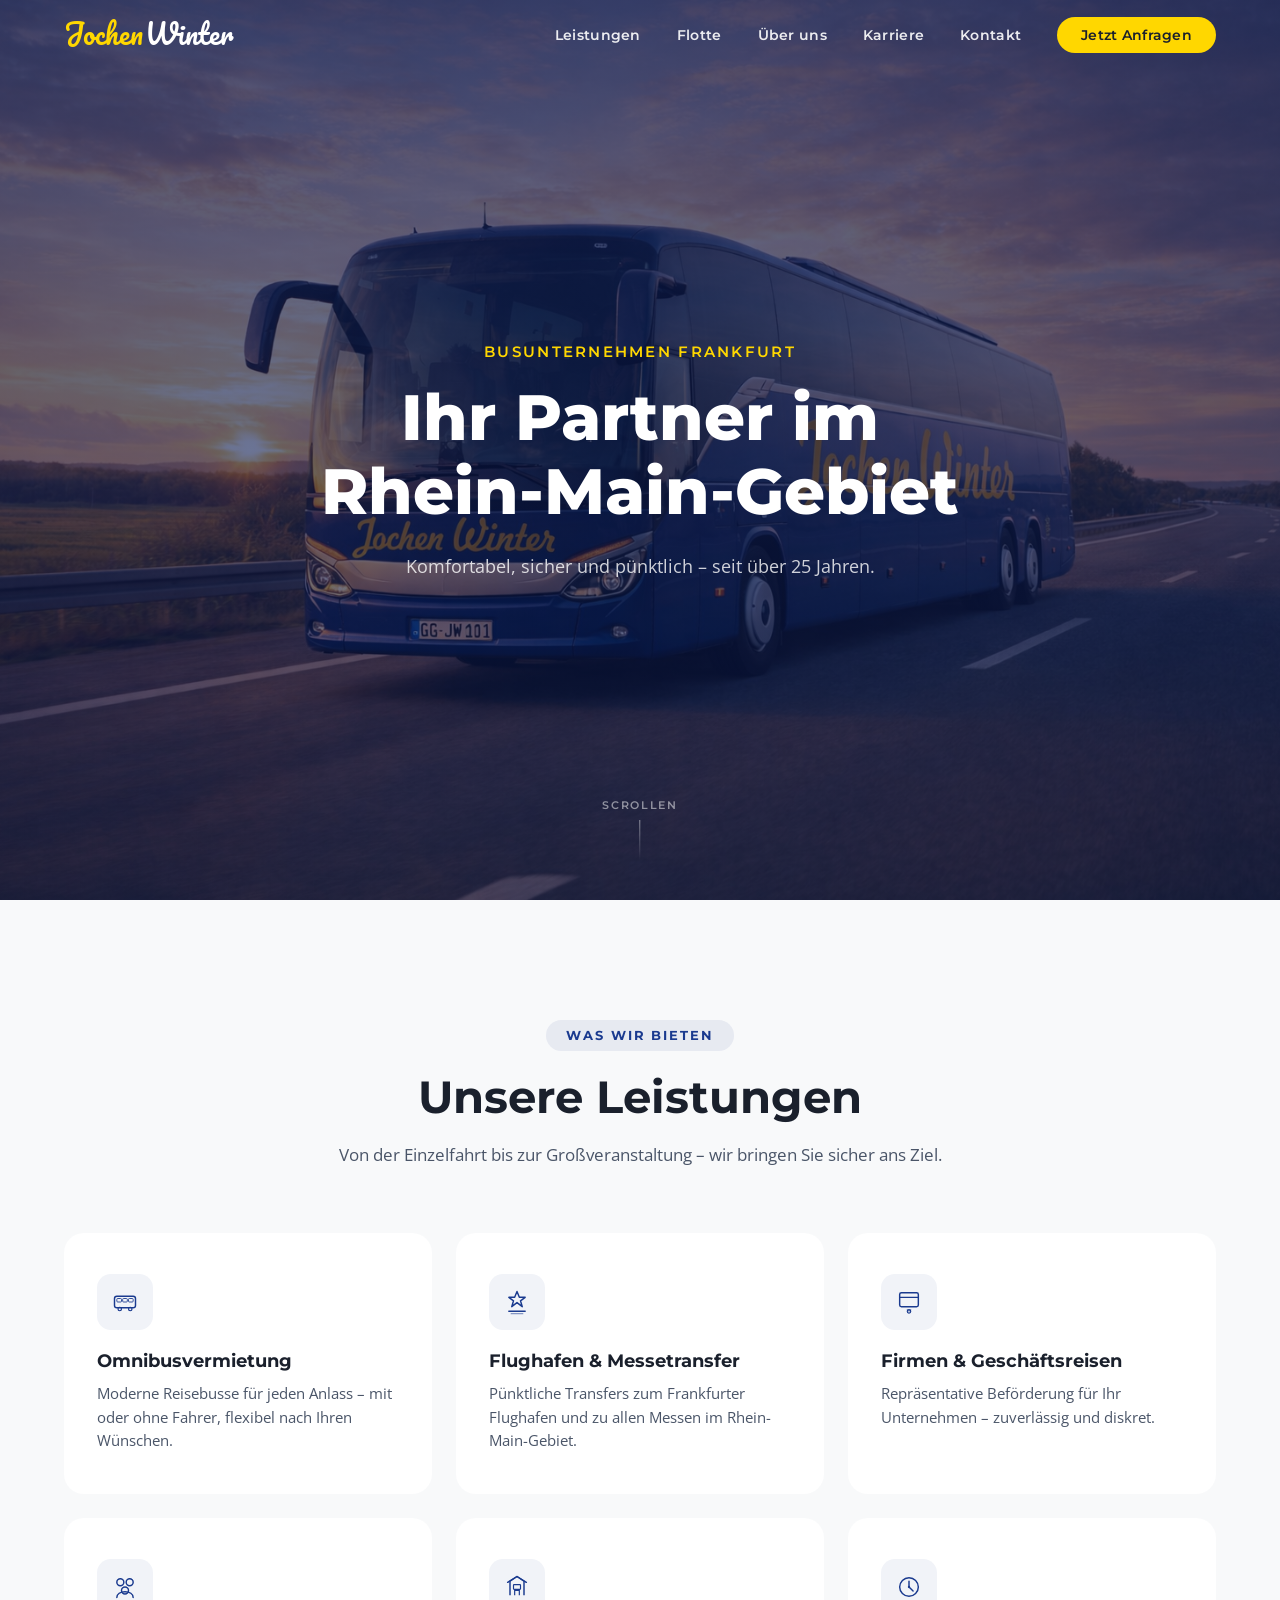
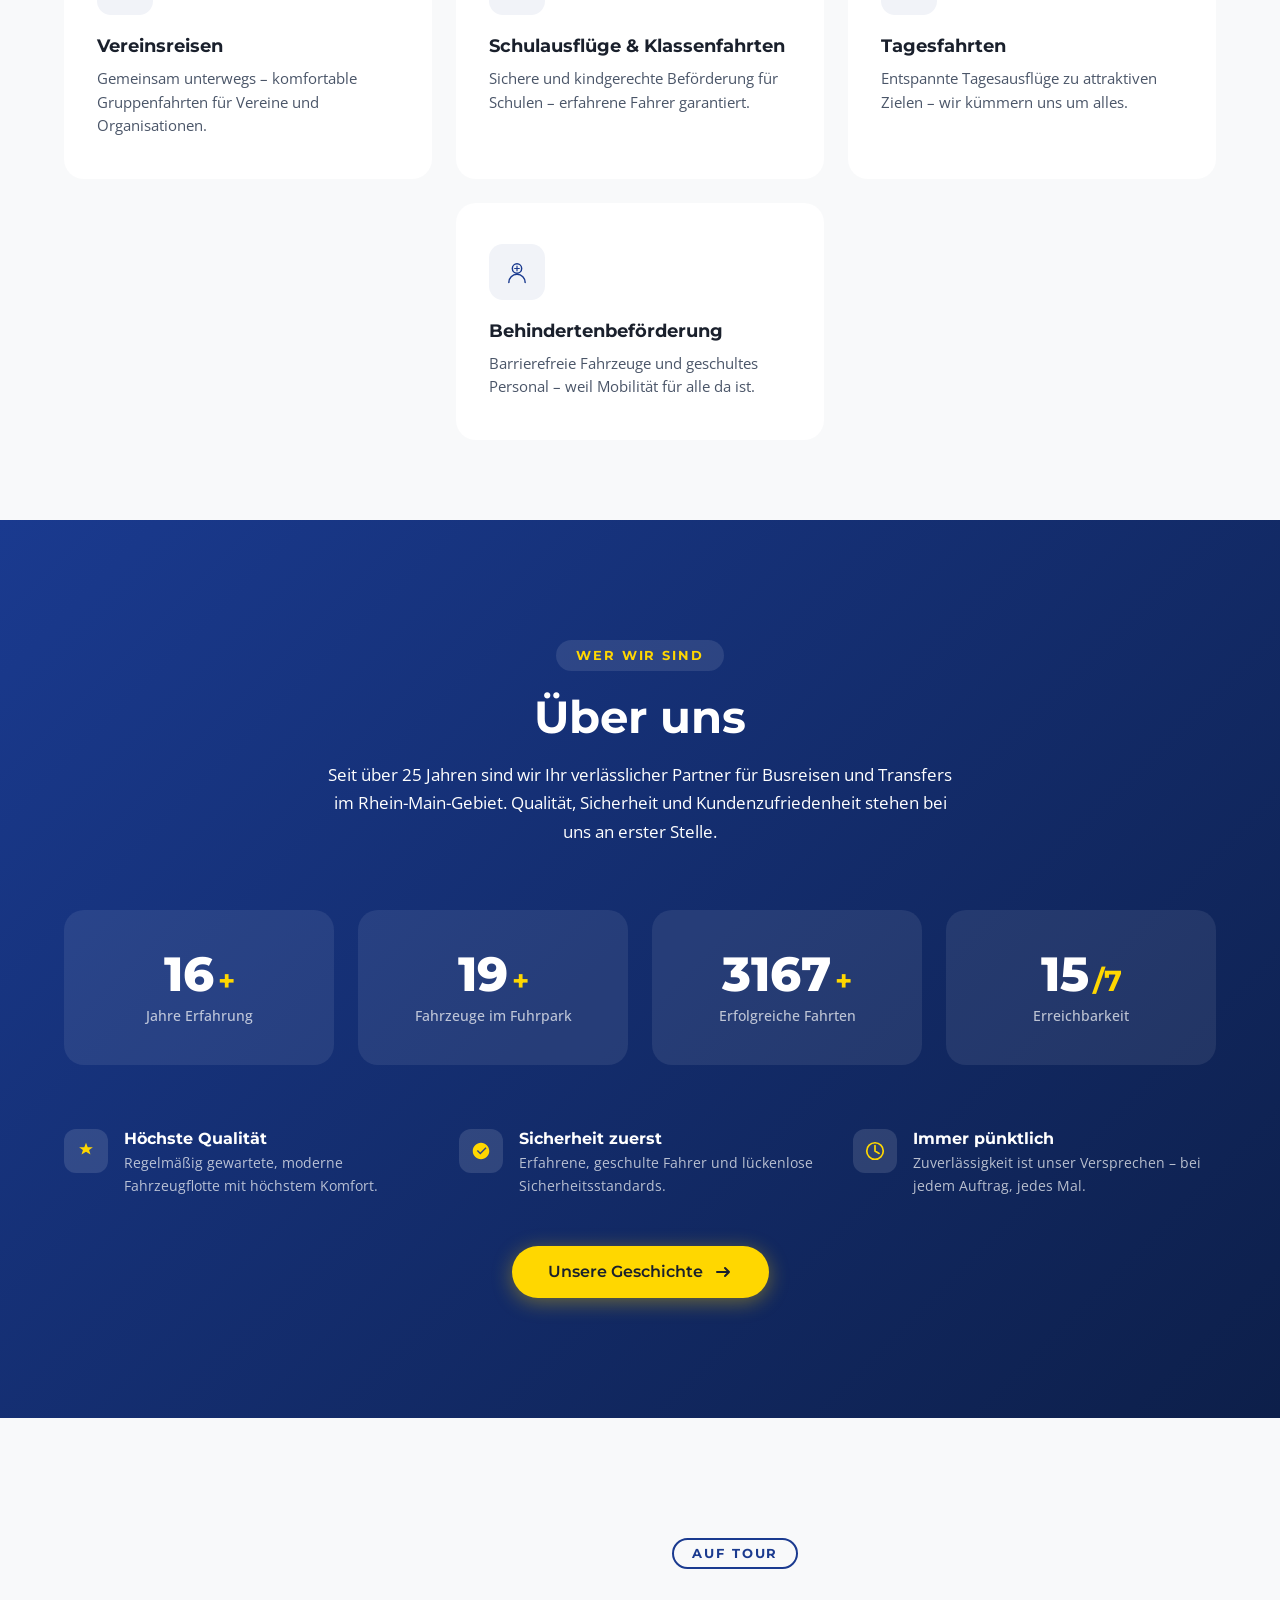
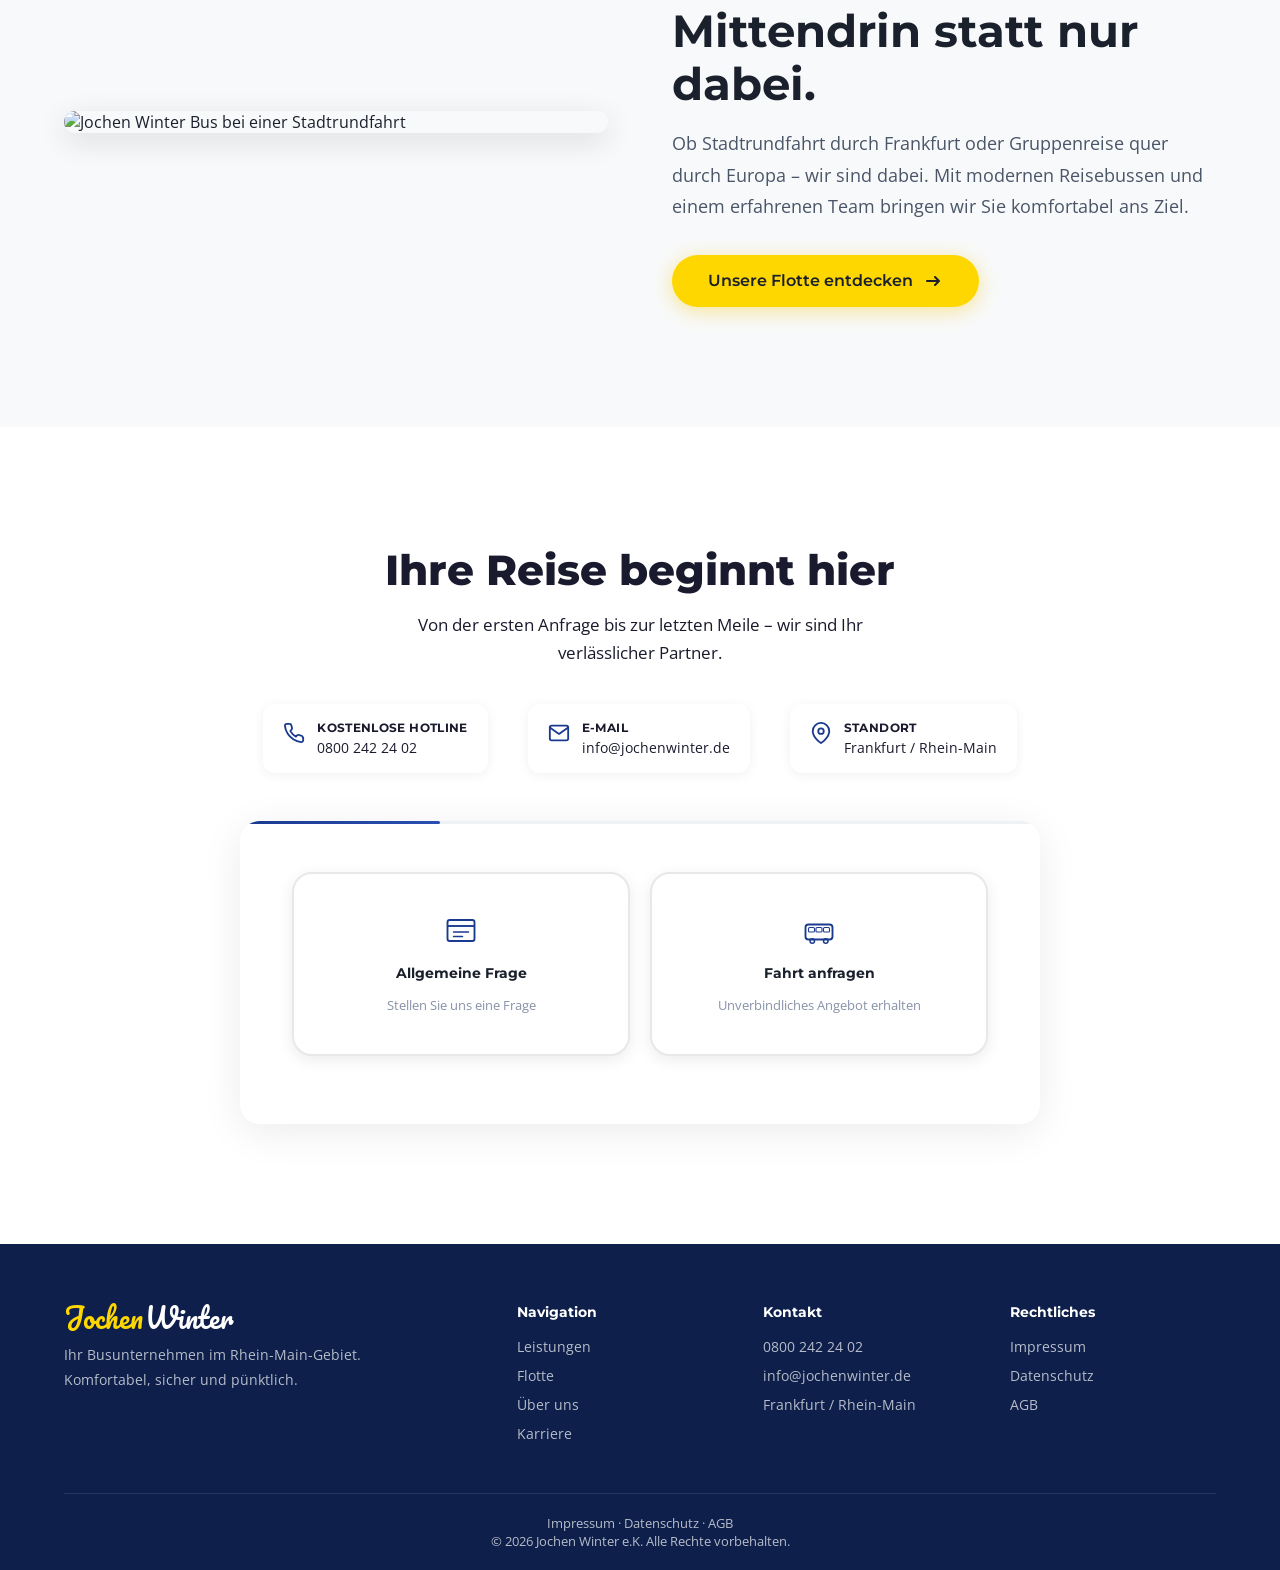
==== commit d6342934: "AUF TOUR Bild aktualisiert, Mobile Responsive-Optimierung Co-Authored-By: Claude Opus 4.6 <noreply@a" ====
--- a/index.html
+++ b/index.html
@@ -43,22 +43,15 @@
         <div class="hero-bg"></div>
         <div class="hero-overlay"></div>
 
-        <!-- Bus-Grafik -->
-        <img src="images/jochen-hinter-bus-grafik.svg" class="hero-bus-right" alt="">
         <div class="hero-content">
             <p class="hero-subtitle animate-word">Busunternehmen Frankfurt</p>
             <h1 class="hero-title" id="heroTitle">
                 <span class="word">Ihr</span>
-                <span class="word">zuverlässiger</span>
                 <span class="word">Partner</span>
                 <span class="word">im</span>
                 <span class="word">Rhein-Main-Gebiet</span>
             </h1>
             <p class="hero-desc animate-word">Komfortabel, sicher und pünktlich – seit über 25 Jahren.</p>
-            <a href="#kontakt" class="btn btn-primary hero-cta">
-                Jetzt Anfragen
-                <svg width="20" height="20" viewBox="0 0 20 20" fill="none"><path d="M4 10h12m0 0l-4-4m4 4l-4 4" stroke="currentColor" stroke-width="2" stroke-linecap="round" stroke-linejoin="round"/></svg>
-            </a>
         </div>
 
         <div class="hero-scroll-indicator">
@@ -70,55 +63,55 @@
     <!-- Leistungen -->
     <section class="section leistungen" id="leistungen">
         <div class="container">
-            <div class="section-header reveal">
+            <div class="section-header reveal reveal-animate">
                 <span class="section-tag">Was wir bieten</span>
                 <h2 class="section-title">Unsere Leistungen</h2>
                 <p class="section-desc">Von der Einzelfahrt bis zur Großveranstaltung – wir bringen Sie sicher ans Ziel.</p>
             </div>
             <div class="services-grid">
-                <div class="service-card reveal">
+                <div class="service-card reveal reveal-animate">
                     <div class="service-icon">
                         <svg viewBox="0 0 48 48" fill="none"><rect x="6" y="14" width="36" height="20" rx="4" stroke="currentColor" stroke-width="2.5"/><circle cx="15" cy="36" r="3" stroke="currentColor" stroke-width="2"/><circle cx="33" cy="36" r="3" stroke="currentColor" stroke-width="2"/><rect x="10" y="18" width="8" height="6" rx="1.5" stroke="currentColor" stroke-width="1.5"/><rect x="20" y="18" width="8" height="6" rx="1.5" stroke="currentColor" stroke-width="1.5"/><rect x="30" y="18" width="8" height="6" rx="1.5" stroke="currentColor" stroke-width="1.5"/></svg>
                     </div>
                     <h3>Omnibusvermietung</h3>
                     <p>Moderne Reisebusse für jeden Anlass – mit oder ohne Fahrer, flexibel nach Ihren Wünschen.</p>
                 </div>
-                <div class="service-card reveal">
+                <div class="service-card reveal reveal-animate">
                     <div class="service-icon">
                         <svg viewBox="0 0 48 48" fill="none"><path d="M24 6l4 10h10l-8 6 3 10-9-7-9 7 3-10-8-6h10z" stroke="currentColor" stroke-width="2.5" stroke-linejoin="round"/><path d="M10 40h28" stroke="currentColor" stroke-width="2.5" stroke-linecap="round"/><path d="M14 44h20" stroke="currentColor" stroke-width="2" stroke-linecap="round" opacity="0.5"/></svg>
                     </div>
                     <h3>Flughafen & Messetransfer</h3>
                     <p>Pünktliche Transfers zum Frankfurter Flughafen und zu allen Messen im Rhein-Main-Gebiet.</p>
                 </div>
-                <div class="service-card reveal">
+                <div class="service-card reveal reveal-animate">
                     <div class="service-icon">
                         <svg viewBox="0 0 48 48" fill="none"><rect x="8" y="8" width="32" height="24" rx="3" stroke="currentColor" stroke-width="2.5"/><path d="M8 16h32" stroke="currentColor" stroke-width="2"/><circle cx="24" cy="40" r="3" stroke="currentColor" stroke-width="2"/><path d="M21 37l3 3 3-3" stroke="currentColor" stroke-width="1.5"/></svg>
                     </div>
                     <h3>Firmen & Geschäftsreisen</h3>
                     <p>Repräsentative Beförderung für Ihr Unternehmen – zuverlässig und diskret.</p>
                 </div>
-                <div class="service-card reveal">
+                <div class="service-card reveal reveal-animate">
                     <div class="service-icon">
                         <svg viewBox="0 0 48 48" fill="none"><circle cx="16" cy="16" r="6" stroke="currentColor" stroke-width="2.5"/><circle cx="32" cy="16" r="6" stroke="currentColor" stroke-width="2.5"/><circle cx="24" cy="30" r="6" stroke="currentColor" stroke-width="2.5"/><path d="M10 42c0-6 6-10 14-10s14 4 14 10" stroke="currentColor" stroke-width="2.5" stroke-linecap="round"/></svg>
                     </div>
                     <h3>Vereinsreisen</h3>
                     <p>Gemeinsam unterwegs – komfortable Gruppenfahrten für Vereine und Organisationen.</p>
                 </div>
-                <div class="service-card reveal">
+                <div class="service-card reveal reveal-animate">
                     <div class="service-icon">
                         <svg viewBox="0 0 48 48" fill="none"><path d="M12 38V14l12-8 12 8v24" stroke="currentColor" stroke-width="2.5" stroke-linejoin="round"/><rect x="18" y="20" width="12" height="8" rx="1" stroke="currentColor" stroke-width="2"/><path d="M20 38v-8h8v8" stroke="currentColor" stroke-width="2"/><path d="M8 16l16-10 16 10" stroke="currentColor" stroke-width="2.5" stroke-linecap="round" stroke-linejoin="round"/></svg>
                     </div>
                     <h3>Schulausflüge & Klassenfahrten</h3>
                     <p>Sichere und kindgerechte Beförderung für Schulen – erfahrene Fahrer garantiert.</p>
                 </div>
-                <div class="service-card reveal">
+                <div class="service-card reveal reveal-animate">
                     <div class="service-icon">
                         <svg viewBox="0 0 48 48" fill="none"><circle cx="24" cy="24" r="16" stroke="currentColor" stroke-width="2.5"/><path d="M24 14v10l7 7" stroke="currentColor" stroke-width="2.5" stroke-linecap="round" stroke-linejoin="round"/><circle cx="24" cy="24" r="2" fill="currentColor"/></svg>
                     </div>
                     <h3>Tagesfahrten</h3>
                     <p>Entspannte Tagesausflüge zu attraktiven Zielen – wir kümmern uns um alles.</p>
                 </div>
-                <div class="service-card reveal service-card--wide">
+                <div class="service-card reveal reveal-animate service-card--wide">
                     <div class="service-icon">
                         <svg viewBox="0 0 48 48" fill="none"><circle cx="24" cy="18" r="8" stroke="currentColor" stroke-width="2.5"/><path d="M10 42c0-8 6-14 14-14s14 6 14 14" stroke="currentColor" stroke-width="2.5" stroke-linecap="round"/><path d="M20 18h8M24 14v8" stroke="currentColor" stroke-width="2" stroke-linecap="round"/></svg>
                     </div>
@@ -132,34 +125,34 @@
     <!-- Über uns -->
     <section class="section ueber-uns" id="ueber-uns">
         <div class="container">
-            <div class="section-header reveal">
+            <div class="section-header reveal reveal-animate">
                 <span class="section-tag">Wer wir sind</span>
                 <h2 class="section-title">Über uns</h2>
                 <p class="section-desc">Seit über 25 Jahren sind wir Ihr verlässlicher Partner für Busreisen und Transfers im Rhein-Main-Gebiet. Qualität, Sicherheit und Kundenzufriedenheit stehen bei uns an erster Stelle.</p>
             </div>
             <div class="stats-grid">
-                <div class="stat-card reveal">
+                <div class="stat-card reveal reveal-animate">
                     <div class="stat-number" data-target="25">0</div>
                     <div class="stat-suffix">+</div>
                     <div class="stat-label">Jahre Erfahrung</div>
                 </div>
-                <div class="stat-card reveal">
+                <div class="stat-card reveal reveal-animate">
                     <div class="stat-number" data-target="30">0</div>
                     <div class="stat-suffix">+</div>
                     <div class="stat-label">Fahrzeuge im Fuhrpark</div>
                 </div>
-                <div class="stat-card reveal">
+                <div class="stat-card reveal reveal-animate">
                     <div class="stat-number" data-target="5000">0</div>
                     <div class="stat-suffix">+</div>
                     <div class="stat-label">Erfolgreiche Fahrten</div>
                 </div>
-                <div class="stat-card reveal">
+                <div class="stat-card reveal reveal-animate">
                     <div class="stat-number" data-target="24">0</div>
                     <div class="stat-suffix">/7</div>
                     <div class="stat-label">Erreichbarkeit</div>
                 </div>
             </div>
-            <div class="about-features reveal">
+            <div class="about-features reveal reveal-animate">
                 <div class="about-feature">
                     <div class="about-feature-icon">
                         <svg viewBox="0 0 32 32" fill="none"><path d="M16 4l2.5 6.5H26l-5.5 4 2 6.5L16 17l-6.5 4 2-6.5L6 10.5h7.5z" fill="currentColor"/></svg>
@@ -188,7 +181,7 @@
                     </div>
                 </div>
             </div>
-            <div class="about-cta reveal" style="text-align: center; margin-top: 48px;">
+            <div class="about-cta reveal reveal-animate" style="text-align: center; margin-top: 48px;">
                 <a href="geschichte.html" class="btn btn-primary">
                     Unsere Geschichte
                     <svg width="20" height="20" viewBox="0 0 20 20" fill="none"><path d="M4 10h12m0 0l-4-4m4 4l-4 4" stroke="currentColor" stroke-width="2" stroke-linecap="round" stroke-linejoin="round"/></svg>
@@ -197,10 +190,30 @@
         </div>
     </section>
 
+    <!-- Einblick / AUF TOUR -->
+    <section class="section einblick-section">
+        <div class="container">
+            <div class="einblick-grid">
+                <div class="einblick-image">
+                    <img src="images/jochen-winter-stadt.png" alt="Jochen Winter Bus bei einer Stadtrundfahrt">
+                </div>
+                <div class="einblick-content">
+                    <span class="einblick-tag">AUF TOUR</span>
+                    <h2 class="section-title">Mittendrin statt nur dabei.</h2>
+                    <p class="einblick-text">Ob Stadtrundfahrt durch Frankfurt oder Gruppenreise quer durch Europa – wir sind dabei. Mit modernen Reisebussen und einem erfahrenen Team bringen wir Sie komfortabel ans Ziel.</p>
+                    <a href="flotte.html" class="btn btn-primary">
+                        Unsere Flotte entdecken
+                        <svg width="20" height="20" viewBox="0 0 20 20" fill="none"><path d="M4 10h12m0 0l-4-4m4 4l-4 4" stroke="currentColor" stroke-width="2" stroke-linecap="round" stroke-linejoin="round"/></svg>
+                    </a>
+                </div>
+            </div>
+        </div>
+    </section>
+
     <!-- Kontakt -->
     <section class="section kontakt-section" id="kontakt">
         <div class="container">
-            <div class="kontakt-header reveal">
+            <div class="kontakt-header">
                 <h2 class="kontakt-headline">Ihre Reise beginnt hier</h2>
                 <p class="kontakt-subline">Von der ersten Anfrage bis zur letzten Meile – wir sind Ihr verlässlicher Partner.</p>
                 <div class="kontakt-info">
@@ -228,190 +241,188 @@
                 </div>
             </div>
 
-            <!-- Funnel Card -->
-                <div class="funnel-card reveal">
-                    <div class="funnel-progress">
-                        <div class="funnel-progress-bar" id="funnelProgressBar"></div>
-                    </div>
-
-                    <div class="funnel-body" id="funnelBody">
-
-                        <!-- Schritt 1: Auswahl -->
-                        <div class="funnel-step active" data-step="choice">
-                            <div class="funnel-choice-grid">
-                                <button type="button" class="funnel-choice-card" data-choice="frage">
-                                    <svg viewBox="0 0 48 48" fill="none" width="36" height="36"><rect x="6" y="8" width="36" height="28" rx="3" stroke="currentColor" stroke-width="2.5"/><path d="M6 16h36" stroke="currentColor" stroke-width="2.5"/><path d="M14 24h20M14 30h12" stroke="currentColor" stroke-width="2" stroke-linecap="round"/></svg>
-                                    <span class="funnel-choice-title">Allgemeine Frage</span>
-                                    <span class="funnel-choice-desc">Stellen Sie uns eine Frage</span>
+            <div class="funnel-card">
+                <div class="funnel-progress">
+                    <div class="funnel-progress-bar" id="funnelProgressBar"></div>
+                </div>
+                <div class="funnel-body" id="funnelBody">
+
+                    <!-- Schritt 1: Auswahl -->
+                    <div class="funnel-step active" data-step="choice">
+                        <div class="funnel-choice-grid">
+                            <button type="button" class="funnel-choice-card" data-choice="frage">
+                                <svg viewBox="0 0 48 48" fill="none" width="36" height="36"><rect x="6" y="8" width="36" height="28" rx="3" stroke="currentColor" stroke-width="2.5"/><path d="M6 16h36" stroke="currentColor" stroke-width="2.5"/><path d="M14 24h20M14 30h12" stroke="currentColor" stroke-width="2" stroke-linecap="round"/></svg>
+                                <span class="funnel-choice-title">Allgemeine Frage</span>
+                                <span class="funnel-choice-desc">Stellen Sie uns eine Frage</span>
+                            </button>
+                            <button type="button" class="funnel-choice-card" data-choice="fahrt">
+                                <svg viewBox="0 0 48 48" fill="none" width="36" height="36"><rect x="6" y="14" width="36" height="20" rx="4" stroke="currentColor" stroke-width="2.5"/><circle cx="15" cy="36" r="3" stroke="currentColor" stroke-width="2"/><circle cx="33" cy="36" r="3" stroke="currentColor" stroke-width="2"/><rect x="10" y="18" width="8" height="6" rx="1.5" stroke="currentColor" stroke-width="1.5"/><rect x="20" y="18" width="8" height="6" rx="1.5" stroke="currentColor" stroke-width="1.5"/><rect x="30" y="18" width="8" height="6" rx="1.5" stroke="currentColor" stroke-width="1.5"/></svg>
+                                <span class="funnel-choice-title">Fahrt anfragen</span>
+                                <span class="funnel-choice-desc">Unverbindliches Angebot erhalten</span>
+                            </button>
+                        </div>
+                    </div>
+
+                    <!-- Allgemeine Frage Formular -->
+                    <div class="funnel-step" data-step="frage">
+                        <form id="frageForm">
+                            <div class="form-group">
+                                <label for="frage-name">Vollständiger Name *</label>
+                                <input type="text" id="frage-name" name="name" required placeholder="Vor- und Nachname">
+                            </div>
+                            <div class="form-group">
+                                <label for="frage-email">E-Mail *</label>
+                                <input type="email" id="frage-email" name="email" required placeholder="ihre@email.de">
+                            </div>
+                            <div class="form-group">
+                                <label for="frage-nachricht">Ihre Frage *</label>
+                                <textarea id="frage-nachricht" name="nachricht" rows="4" required placeholder="Wie können wir Ihnen helfen?"></textarea>
+                            </div>
+                            <div class="funnel-actions">
+                                <button type="button" class="btn btn-ghost funnel-btn-back" data-goto="choice">Zurück</button>
+                                <button type="submit" class="btn btn-primary">
+                                    Absenden
+                                    <svg width="20" height="20" viewBox="0 0 20 20" fill="none"><path d="M4 10h12m0 0l-4-4m4 4l-4 4" stroke="currentColor" stroke-width="2" stroke-linecap="round" stroke-linejoin="round"/></svg>
                                 </button>
-                                <button type="button" class="funnel-choice-card" data-choice="fahrt">
-                                    <svg viewBox="0 0 48 48" fill="none" width="36" height="36"><rect x="6" y="14" width="36" height="20" rx="4" stroke="currentColor" stroke-width="2.5"/><circle cx="15" cy="36" r="3" stroke="currentColor" stroke-width="2"/><circle cx="33" cy="36" r="3" stroke="currentColor" stroke-width="2"/><rect x="10" y="18" width="8" height="6" rx="1.5" stroke="currentColor" stroke-width="1.5"/><rect x="20" y="18" width="8" height="6" rx="1.5" stroke="currentColor" stroke-width="1.5"/><rect x="30" y="18" width="8" height="6" rx="1.5" stroke="currentColor" stroke-width="1.5"/></svg>
-                                    <span class="funnel-choice-title">Fahrt anfragen</span>
-                                    <span class="funnel-choice-desc">Unverbindliches Angebot erhalten</span>
-                                </button>
-                            </div>
-                        </div>
-
-                        <!-- Allgemeine Frage Formular -->
-                        <div class="funnel-step" data-step="frage">
-                            <form id="frageForm">
-                                <div class="form-group">
-                                    <label for="frage-name">Vollständiger Name *</label>
-                                    <input type="text" id="frage-name" name="name" required placeholder="Vor- und Nachname">
-                                </div>
-                                <div class="form-group">
-                                    <label for="frage-email">E-Mail *</label>
-                                    <input type="email" id="frage-email" name="email" required placeholder="ihre@email.de">
-                                </div>
-                                <div class="form-group">
-                                    <label for="frage-nachricht">Ihre Frage *</label>
-                                    <textarea id="frage-nachricht" name="nachricht" rows="4" required placeholder="Wie können wir Ihnen helfen?"></textarea>
-                                </div>
-                                <div class="funnel-actions">
-                                    <button type="button" class="btn btn-ghost funnel-btn-back" data-goto="choice">Zurück</button>
-                                    <button type="submit" class="btn btn-primary">
-                                        Absenden
-                                        <svg width="20" height="20" viewBox="0 0 20 20" fill="none"><path d="M4 10h12m0 0l-4-4m4 4l-4 4" stroke="currentColor" stroke-width="2" stroke-linecap="round" stroke-linejoin="round"/></svg>
-                                    </button>
-                                </div>
-                            </form>
-                        </div>
-
-                        <!-- Schritt 2: Kontaktdaten -->
-                        <div class="funnel-step" data-step="kontakt">
-                            <form id="kontaktStep">
-                                <div class="form-group">
-                                    <label for="f-ansprech">Vollständiger Name *</label>
-                                    <input type="text" id="f-ansprech" name="ansprechperson" required placeholder="Vor- und Nachname">
-                                </div>
-                                <div class="form-group">
-                                    <label for="f-firma">Firma (optional)</label>
-                                    <input type="text" id="f-firma" name="firma" placeholder="Optional">
-                                </div>
-                                <div class="form-group">
-                                    <label for="f-email">E-Mail *</label>
-                                    <input type="email" id="f-email" name="email" required placeholder="ihre@email.de">
-                                </div>
-                                <div class="form-group">
-                                    <label for="f-telefon">Telefon *</label>
-                                    <input type="tel" id="f-telefon" name="telefon" required placeholder="Ihre Telefonnummer">
-                                </div>
-                                <p class="funnel-datenschutz">Mit dem Absenden stimmen Sie unserer <a href="datenschutz.html">Datenschutzerklärung</a> zu.</p>
-                                <div class="funnel-actions">
-                                    <button type="button" class="btn btn-ghost funnel-btn-back" data-goto="choice">Zurück</button>
-                                    <button type="submit" class="btn btn-primary">
-                                        Weiter
-                                        <svg width="20" height="20" viewBox="0 0 20 20" fill="none"><path d="M4 10h12m0 0l-4-4m4 4l-4 4" stroke="currentColor" stroke-width="2" stroke-linecap="round" stroke-linejoin="round"/></svg>
-                                    </button>
-                                </div>
-                            </form>
-                        </div>
-
-                        <!-- Schritt 3: Art der Fahrt -->
-                        <div class="funnel-step" data-step="fahrtart">
-                            <p class="funnel-step-label">Welche Art von Fahrt planen Sie?</p>
-                            <div class="funnel-fahrt-grid">
-                                <button type="button" class="funnel-fahrt-card" data-fahrt="Omnibusvermietung">
-                                    <svg viewBox="0 0 40 40" fill="none" width="28" height="28"><rect x="4" y="10" width="32" height="16" rx="3" stroke="currentColor" stroke-width="2"/><circle cx="12" cy="28" r="2.5" stroke="currentColor" stroke-width="1.5"/><circle cx="28" cy="28" r="2.5" stroke="currentColor" stroke-width="1.5"/><rect x="7" y="13" width="6" height="5" rx="1" stroke="currentColor" stroke-width="1.2"/><rect x="15" y="13" width="6" height="5" rx="1" stroke="currentColor" stroke-width="1.2"/><rect x="23" y="13" width="6" height="5" rx="1" stroke="currentColor" stroke-width="1.2"/></svg>
-                                    <span>Omnibus&shy;vermietung</span>
-                                </button>
-                                <button type="button" class="funnel-fahrt-card" data-fahrt="Flughafen & Messetransfer">
-                                    <svg viewBox="0 0 40 40" fill="none" width="28" height="28"><path d="M35 18l-14-12v8H6a2 2 0 00-2 2v8a2 2 0 002 2h15v8l14-12z" stroke="currentColor" stroke-width="2" stroke-linejoin="round"/><path d="M21 14H10M21 26H10" stroke="currentColor" stroke-width="1.5" stroke-linecap="round"/></svg>
-                                    <span>Flughafen & Messe&shy;transfer</span>
-                                </button>
-                                <button type="button" class="funnel-fahrt-card" data-fahrt="Firmen & Geschäftsreise">
-                                    <svg viewBox="0 0 40 40" fill="none" width="28" height="28"><rect x="8" y="12" width="24" height="20" rx="2" stroke="currentColor" stroke-width="2"/><path d="M14 12V9a3 3 0 013-3h6a3 3 0 013 3v3" stroke="currentColor" stroke-width="2"/><path d="M8 20h24" stroke="currentColor" stroke-width="2"/></svg>
-                                    <span>Firmen & Geschäfts&shy;reise</span>
-                                </button>
-                                <button type="button" class="funnel-fahrt-card" data-fahrt="Schulausflug & Klassenfahrt">
-                                    <svg viewBox="0 0 40 40" fill="none" width="28" height="28"><path d="M20 6L4 14l16 8 16-8L20 6z" stroke="currentColor" stroke-width="2" stroke-linejoin="round"/><path d="M30 18v10c0 2-4.5 4-10 4s-10-2-10-4V18" stroke="currentColor" stroke-width="2"/></svg>
-                                    <span>Schulausflug & Klassen&shy;fahrt</span>
-                                </button>
-                                <button type="button" class="funnel-fahrt-card" data-fahrt="Tagesfahrt">
-                                    <svg viewBox="0 0 40 40" fill="none" width="28" height="28"><circle cx="20" cy="20" r="14" stroke="currentColor" stroke-width="2"/><path d="M20 10v10l6 4" stroke="currentColor" stroke-width="2" stroke-linecap="round" stroke-linejoin="round"/></svg>
-                                    <span>Tagesfahrt</span>
-                                </button>
-                                <button type="button" class="funnel-fahrt-card" data-fahrt="Mietwagenfahrt">
-                                    <svg viewBox="0 0 40 40" fill="none" width="28" height="28"><path d="M8 24l2-8a3 3 0 013-3h14a3 3 0 013 3l2 8" stroke="currentColor" stroke-width="2"/><rect x="6" y="24" width="28" height="8" rx="2" stroke="currentColor" stroke-width="2"/><circle cx="12" cy="34" r="2" stroke="currentColor" stroke-width="1.5"/><circle cx="28" cy="34" r="2" stroke="currentColor" stroke-width="1.5"/></svg>
-                                    <span>Mietwagen&shy;fahrt</span>
-                                </button>
-                            </div>
+                            </div>
+                        </form>
+                    </div>
+
+                    <!-- Schritt 2: Kontaktdaten -->
+                    <div class="funnel-step" data-step="kontakt">
+                        <form id="kontaktStep">
+                            <div class="form-group">
+                                <label for="f-ansprech">Vollständiger Name *</label>
+                                <input type="text" id="f-ansprech" name="ansprechperson" required placeholder="Vor- und Nachname">
+                            </div>
+                            <div class="form-group">
+                                <label for="f-firma">Firma (optional)</label>
+                                <input type="text" id="f-firma" name="firma" placeholder="Optional">
+                            </div>
+                            <div class="form-group">
+                                <label for="f-email">E-Mail *</label>
+                                <input type="email" id="f-email" name="email" required placeholder="ihre@email.de">
+                            </div>
+                            <div class="form-group">
+                                <label for="f-telefon">Telefon *</label>
+                                <input type="tel" id="f-telefon" name="telefon" required placeholder="Ihre Telefonnummer">
+                            </div>
+                            <p class="funnel-datenschutz">Mit dem Absenden stimmen Sie unserer <a href="datenschutz.html">Datenschutzerklärung</a> zu.</p>
                             <div class="funnel-actions">
-                                <button type="button" class="btn btn-ghost funnel-btn-back" data-goto="kontakt">Zurück</button>
-                                <button type="button" class="btn btn-primary funnel-btn-next" data-goto="details" disabled>
+                                <button type="button" class="btn btn-ghost funnel-btn-back" data-goto="choice">Zurück</button>
+                                <button type="submit" class="btn btn-primary">
                                     Weiter
                                     <svg width="20" height="20" viewBox="0 0 20 20" fill="none"><path d="M4 10h12m0 0l-4-4m4 4l-4 4" stroke="currentColor" stroke-width="2" stroke-linecap="round" stroke-linejoin="round"/></svg>
                                 </button>
                             </div>
-                        </div>
-
-                        <!-- Schritt 4: Reisedetails -->
-                        <div class="funnel-step" data-step="details">
-                            <form id="detailsForm">
-                                <div class="form-row">
-                                    <div class="form-group">
-                                        <label for="f-von">Reisedatum von *</label>
-                                        <input type="date" id="f-von" name="datum_von" required>
-                                    </div>
-                                    <div class="form-group">
-                                        <label for="f-bis">Reisedatum bis</label>
-                                        <input type="date" id="f-bis" name="datum_bis">
-                                    </div>
-                                </div>
-                                <div class="form-row">
-                                    <div class="form-group">
-                                        <label for="f-abfahrt">Abfahrtszeit</label>
-                                        <input type="time" id="f-abfahrt" name="abfahrtszeit">
-                                    </div>
-                                    <div class="form-group">
-                                        <label for="f-rueckfahrt">Rückfahrtzeit</label>
-                                        <input type="time" id="f-rueckfahrt" name="rueckfahrtzeit">
-                                    </div>
-                                </div>
-                                <div class="form-row">
-                                    <div class="form-group">
-                                        <label for="f-abfahrtsort">Abfahrtsort *</label>
-                                        <input type="text" id="f-abfahrtsort" name="abfahrtsort" required placeholder="Straße, PLZ Ort">
-                                    </div>
-                                    <div class="form-group">
-                                        <label for="f-fahrziel">Fahrziel *</label>
-                                        <input type="text" id="f-fahrziel" name="fahrziel" required placeholder="Straße, PLZ Ort">
-                                    </div>
-                                </div>
-                                <div class="form-group">
-                                    <label for="f-personen">Personenzahl *</label>
-                                    <input type="number" id="f-personen" name="personenzahl" required min="1" placeholder="Anzahl der Reisenden">
-                                </div>
-                                <div class="form-group">
-                                    <label for="f-bemerkungen">Bemerkungen & Sonderwünsche</label>
-                                    <textarea id="f-bemerkungen" name="bemerkungen" rows="3" placeholder="z.B. Rollstuhlplatz, Gepäckraum, Zwischenstopps..."></textarea>
-                                </div>
-                                <div class="funnel-actions">
-                                    <button type="button" class="btn btn-ghost funnel-btn-back" data-goto="fahrtart">Zurück</button>
-                                    <button type="submit" class="btn btn-primary">
-                                        Anfrage absenden
-                                        <svg width="20" height="20" viewBox="0 0 20 20" fill="none"><path d="M4 10h12m0 0l-4-4m4 4l-4 4" stroke="currentColor" stroke-width="2" stroke-linecap="round" stroke-linejoin="round"/></svg>
-                                    </button>
-                                </div>
-                            </form>
-                        </div>
-
-                        <!-- Bestätigung -->
-                        <div class="funnel-step" data-step="success">
-                            <div class="funnel-success">
-                                <div class="funnel-success-icon">
-                                    <svg viewBox="0 0 64 64" fill="none" width="64" height="64">
-                                        <circle cx="32" cy="32" r="30" stroke="#22c55e" stroke-width="3"/>
-                                        <path d="M20 33l8 8 16-16" stroke="#22c55e" stroke-width="3" stroke-linecap="round" stroke-linejoin="round"/>
-                                    </svg>
-                                </div>
-                                <h3>Vielen Dank!</h3>
-                                <p>Wir melden uns innerhalb von 24 Stunden bei Ihnen.</p>
-                            </div>
-                        </div>
-
-                    </div>
-                </div>
+                        </form>
+                    </div>
+
+                    <!-- Schritt 3: Art der Fahrt -->
+                    <div class="funnel-step" data-step="fahrtart">
+                        <p class="funnel-step-label">Welche Art von Fahrt planen Sie?</p>
+                        <div class="funnel-fahrt-grid">
+                            <button type="button" class="funnel-fahrt-card" data-fahrt="Omnibusvermietung">
+                                <svg viewBox="0 0 40 40" fill="none" width="28" height="28"><rect x="4" y="10" width="32" height="16" rx="3" stroke="currentColor" stroke-width="2"/><circle cx="12" cy="28" r="2.5" stroke="currentColor" stroke-width="1.5"/><circle cx="28" cy="28" r="2.5" stroke="currentColor" stroke-width="1.5"/><rect x="7" y="13" width="6" height="5" rx="1" stroke="currentColor" stroke-width="1.2"/><rect x="15" y="13" width="6" height="5" rx="1" stroke="currentColor" stroke-width="1.2"/><rect x="23" y="13" width="6" height="5" rx="1" stroke="currentColor" stroke-width="1.2"/></svg>
+                                <span>Omnibus&shy;vermietung</span>
+                            </button>
+                            <button type="button" class="funnel-fahrt-card" data-fahrt="Flughafen & Messetransfer">
+                                <svg viewBox="0 0 40 40" fill="none" width="28" height="28"><path d="M35 18l-14-12v8H6a2 2 0 00-2 2v8a2 2 0 002 2h15v8l14-12z" stroke="currentColor" stroke-width="2" stroke-linejoin="round"/><path d="M21 14H10M21 26H10" stroke="currentColor" stroke-width="1.5" stroke-linecap="round"/></svg>
+                                <span>Flughafen & Messe&shy;transfer</span>
+                            </button>
+                            <button type="button" class="funnel-fahrt-card" data-fahrt="Firmen & Geschäftsreise">
+                                <svg viewBox="0 0 40 40" fill="none" width="28" height="28"><rect x="8" y="12" width="24" height="20" rx="2" stroke="currentColor" stroke-width="2"/><path d="M14 12V9a3 3 0 013-3h6a3 3 0 013 3v3" stroke="currentColor" stroke-width="2"/><path d="M8 20h24" stroke="currentColor" stroke-width="2"/></svg>
+                                <span>Firmen & Geschäfts&shy;reise</span>
+                            </button>
+                            <button type="button" class="funnel-fahrt-card" data-fahrt="Schulausflug & Klassenfahrt">
+                                <svg viewBox="0 0 40 40" fill="none" width="28" height="28"><path d="M20 6L4 14l16 8 16-8L20 6z" stroke="currentColor" stroke-width="2" stroke-linejoin="round"/><path d="M30 18v10c0 2-4.5 4-10 4s-10-2-10-4V18" stroke="currentColor" stroke-width="2"/></svg>
+                                <span>Schulausflug & Klassen&shy;fahrt</span>
+                            </button>
+                            <button type="button" class="funnel-fahrt-card" data-fahrt="Tagesfahrt">
+                                <svg viewBox="0 0 40 40" fill="none" width="28" height="28"><circle cx="20" cy="20" r="14" stroke="currentColor" stroke-width="2"/><path d="M20 10v10l6 4" stroke="currentColor" stroke-width="2" stroke-linecap="round" stroke-linejoin="round"/></svg>
+                                <span>Tagesfahrt</span>
+                            </button>
+                            <button type="button" class="funnel-fahrt-card" data-fahrt="Mietwagenfahrt">
+                                <svg viewBox="0 0 40 40" fill="none" width="28" height="28"><path d="M8 24l2-8a3 3 0 013-3h14a3 3 0 013 3l2 8" stroke="currentColor" stroke-width="2"/><rect x="6" y="24" width="28" height="8" rx="2" stroke="currentColor" stroke-width="2"/><circle cx="12" cy="34" r="2" stroke="currentColor" stroke-width="1.5"/><circle cx="28" cy="34" r="2" stroke="currentColor" stroke-width="1.5"/></svg>
+                                <span>Mietwagen&shy;fahrt</span>
+                            </button>
+                        </div>
+                        <div class="funnel-actions">
+                            <button type="button" class="btn btn-ghost funnel-btn-back" data-goto="kontakt">Zurück</button>
+                            <button type="button" class="btn btn-primary funnel-btn-next" data-goto="details" disabled>
+                                Weiter
+                                <svg width="20" height="20" viewBox="0 0 20 20" fill="none"><path d="M4 10h12m0 0l-4-4m4 4l-4 4" stroke="currentColor" stroke-width="2" stroke-linecap="round" stroke-linejoin="round"/></svg>
+                            </button>
+                        </div>
+                    </div>
+
+                    <!-- Schritt 4: Reisedetails -->
+                    <div class="funnel-step" data-step="details">
+                        <form id="detailsForm">
+                            <div class="form-row">
+                                <div class="form-group">
+                                    <label for="f-von">Reisedatum von *</label>
+                                    <input type="date" id="f-von" name="datum_von" required>
+                                </div>
+                                <div class="form-group">
+                                    <label for="f-bis">Reisedatum bis</label>
+                                    <input type="date" id="f-bis" name="datum_bis">
+                                </div>
+                            </div>
+                            <div class="form-row">
+                                <div class="form-group">
+                                    <label for="f-abfahrt">Abfahrtszeit</label>
+                                    <input type="time" id="f-abfahrt" name="abfahrtszeit">
+                                </div>
+                                <div class="form-group">
+                                    <label for="f-rueckfahrt">Rückfahrtzeit</label>
+                                    <input type="time" id="f-rueckfahrt" name="rueckfahrtzeit">
+                                </div>
+                            </div>
+                            <div class="form-row">
+                                <div class="form-group">
+                                    <label for="f-abfahrtsort">Abfahrtsort *</label>
+                                    <input type="text" id="f-abfahrtsort" name="abfahrtsort" required placeholder="Straße, PLZ Ort">
+                                </div>
+                                <div class="form-group">
+                                    <label for="f-fahrziel">Fahrziel *</label>
+                                    <input type="text" id="f-fahrziel" name="fahrziel" required placeholder="Straße, PLZ Ort">
+                                </div>
+                            </div>
+                            <div class="form-group">
+                                <label for="f-personen">Personenzahl *</label>
+                                <input type="number" id="f-personen" name="personenzahl" required min="1" placeholder="Anzahl der Reisenden">
+                            </div>
+                            <div class="form-group">
+                                <label for="f-bemerkungen">Bemerkungen & Sonderwünsche</label>
+                                <textarea id="f-bemerkungen" name="bemerkungen" rows="3" placeholder="z.B. Rollstuhlplatz, Gepäckraum, Zwischenstopps..."></textarea>
+                            </div>
+                            <div class="funnel-actions">
+                                <button type="button" class="btn btn-ghost funnel-btn-back" data-goto="fahrtart">Zurück</button>
+                                <button type="submit" class="btn btn-primary">
+                                    Anfrage absenden
+                                    <svg width="20" height="20" viewBox="0 0 20 20" fill="none"><path d="M4 10h12m0 0l-4-4m4 4l-4 4" stroke="currentColor" stroke-width="2" stroke-linecap="round" stroke-linejoin="round"/></svg>
+                                </button>
+                            </div>
+                        </form>
+                    </div>
+
+                    <!-- Bestätigung -->
+                    <div class="funnel-step" data-step="success">
+                        <div class="funnel-success">
+                            <div class="funnel-success-icon">
+                                <svg viewBox="0 0 64 64" fill="none" width="64" height="64">
+                                    <circle cx="32" cy="32" r="30" stroke="#22c55e" stroke-width="3"/>
+                                    <path d="M20 33l8 8 16-16" stroke="#22c55e" stroke-width="3" stroke-linecap="round" stroke-linejoin="round"/>
+                                </svg>
+                            </div>
+                            <h3>Vielen Dank!</h3>
+                            <p>Wir melden uns innerhalb von 24 Stunden bei Ihnen.</p>
+                        </div>
+                    </div>
+
+                </div>
+            </div>
         </div>
     </section>
 
--- a/style.css
+++ b/style.css
@@ -125,23 +125,23 @@
 
 .navbar.scrolled {
     padding: 12px 0;
-    background: rgba(255, 255, 255, 0.85);
-    backdrop-filter: blur(20px);
-    -webkit-backdrop-filter: blur(20px);
-    border-bottom: 1px solid rgba(26, 58, 143, 0.08);
+    background: #1a3a8f;
+    backdrop-filter: none;
+    -webkit-backdrop-filter: none;
+    border-bottom: none;
     box-shadow: var(--shadow-sm);
 }
 
 .navbar.scrolled .nav-logo {
-    color: var(--gray-800);
+    color: #fff;
 }
 
 .navbar.scrolled .nav-menu a {
-    color: var(--gray-800);
+    color: #fff;
 }
 
 .navbar.scrolled .nav-menu a:hover {
-    color: var(--primary);
+    color: var(--accent);
 }
 
 .nav-container {
@@ -186,7 +186,7 @@
 }
 
 .navbar.scrolled .logo-winter {
-    color: var(--primary);
+    color: #fff;
 }
 
 .nav-menu {
@@ -265,7 +265,7 @@
 }
 
 .navbar.scrolled .nav-toggle span {
-    background: var(--gray-800);
+    background: #fff;
 }
 
 /* ============================================
@@ -279,53 +279,26 @@
     align-items: center;
     justify-content: center;
     overflow: hidden;
-    background: linear-gradient(135deg, var(--primary-dark) 0%, var(--primary) 40%, var(--primary-light) 100%);
+    background: url('images/jochen-winter-bus-hero.png') center 40% / cover no-repeat;
 }
 
 .hero-bg {
-    position: absolute;
-    inset: 0;
-    background:
-        radial-gradient(circle at 20% 80%, rgba(245, 200, 0, 0.08) 0%, transparent 50%),
-        radial-gradient(circle at 80% 20%, rgba(255, 255, 255, 0.05) 0%, transparent 50%),
-        radial-gradient(circle at 50% 50%, rgba(26, 58, 143, 0.3) 0%, transparent 70%);
+    display: none;
 }
 
 .hero-overlay {
     position: absolute;
     inset: 0;
-}
-
-.hero-bus-right {
-    position: absolute;
-    right: -200px;
-    bottom: 60px;
-    width: 750px;
-    height: auto;
-    opacity: 0;
-    animation: busEinfahrtRechts 1s ease-out 0.3s forwards;
-    pointer-events: none;
-    z-index: 1;
-}
-
-@keyframes busEinfahrtRechts {
-    from {
-        transform: translateX(600px);
-        opacity: 0;
-    }
-    to {
-        transform: translateX(0);
-        opacity: 0.18;
-    }
+    background: linear-gradient(rgba(10,25,80,0.7), rgba(10,25,80,0.5));
 }
 
 .hero-content {
     position: relative;
     z-index: 10;
     text-align: center;
-    max-width: 800px;
+    max-width: 700px;
     margin: 0 auto;
-    padding: 0 24px;
+    padding: 60px 24px 0;
     display: flex;
     flex-direction: column;
     align-items: center;
@@ -486,7 +459,8 @@
    ============================================ */
 
 .leistungen {
-    background: var(--gray-50);
+    background: #f8f9fa;
+    padding-bottom: 80px;
 }
 
 .services-grid {
@@ -568,11 +542,73 @@
 }
 
 /* ============================================
+   EINBLICK
+   ============================================ */
+
+.einblick-section {
+    background: #f8f9fa;
+}
+
+.einblick-grid {
+    display: grid;
+    grid-template-columns: 1fr 1fr;
+    gap: 64px;
+    align-items: center;
+}
+
+.einblick-tag {
+    display: inline-block;
+    font-family: 'Montserrat', sans-serif;
+    font-weight: 700;
+    font-size: 0.8rem;
+    letter-spacing: 0.15em;
+    text-transform: uppercase;
+    color: #1a3a8f;
+    border: 2px solid #1a3a8f;
+    padding: 6px 18px;
+    border-radius: 60px;
+    margin-bottom: 20px;
+}
+
+.einblick-image img {
+    width: 100%;
+    height: 100%;
+    display: block;
+    border-radius: 16px;
+    box-shadow: 0 8px 30px rgba(0, 0, 0, 0.12);
+    object-fit: cover;
+    object-position: left center;
+}
+
+.einblick-content .section-title {
+    text-align: left;
+    margin-top: 16px;
+}
+
+.einblick-text {
+    font-size: 1.1rem;
+    line-height: 1.8;
+    color: var(--gray-600);
+    margin-bottom: 32px;
+}
+
+/* ============================================
    ÜBER UNS / STATS
    ============================================ */
 
 .ueber-uns {
-    background: var(--white);
+    background: linear-gradient(135deg, #1a3a8f 0%, #0d1f4a 100%);
+    color: #fff;
+}
+
+.ueber-uns .section-title,
+.ueber-uns .section-desc {
+    color: #fff;
+}
+
+.ueber-uns .section-tag {
+    color: var(--accent);
+    background: rgba(255, 255, 255, 0.1);
 }
 
 .stats-grid {
@@ -585,7 +621,7 @@
 .stat-card {
     text-align: center;
     padding: 40px 20px;
-    background: linear-gradient(135deg, rgba(26, 58, 143, 0.03), rgba(26, 58, 143, 0.07));
+    background: rgba(255, 255, 255, 0.08);
     border-radius: var(--radius-lg);
     transition: all var(--transition);
 }
@@ -599,7 +635,7 @@
     font-family: 'Montserrat', sans-serif;
     font-weight: 800;
     font-size: 3rem;
-    color: var(--primary);
+    color: #fff;
     display: inline;
     line-height: 1;
 }
@@ -614,7 +650,7 @@
 
 .stat-label {
     font-size: 0.9rem;
-    color: var(--gray-600);
+    color: rgba(255, 255, 255, 0.7);
     margin-top: 8px;
     font-weight: 500;
 }
@@ -635,12 +671,12 @@
     flex-shrink: 0;
     width: 44px;
     height: 44px;
-    background: rgba(26, 58, 143, 0.08);
+    background: rgba(255, 255, 255, 0.12);
     border-radius: 12px;
     display: flex;
     align-items: center;
     justify-content: center;
-    color: var(--primary);
+    color: var(--accent);
 }
 
 .about-feature-icon svg {
@@ -651,12 +687,12 @@
 .about-feature h4 {
     font-size: 1rem;
     margin-bottom: 4px;
-    color: var(--gray-800);
+    color: #fff;
 }
 
 .about-feature p {
     font-size: 0.88rem;
-    color: var(--gray-600);
+    color: rgba(255, 255, 255, 0.7);
     line-height: 1.6;
 }
 
@@ -666,10 +702,10 @@
 
 /* Kontakt Section */
 .kontakt-section {
-    background: #f8f9fa;
-}
-
-/* Centered stacked layout */
+    background: #ffffff;
+    color: #1a1a2e;
+}
+
 .kontakt-header {
     text-align: center;
     margin-bottom: 48px;
@@ -679,7 +715,7 @@
     font-family: 'Montserrat', sans-serif;
     font-size: clamp(2rem, 3.5vw, 2.6rem);
     font-weight: 800;
-    color: var(--gray-800);
+    color: #1a1a2e;
     line-height: 1.15;
     margin: 0 0 16px;
 }
@@ -702,6 +738,10 @@
     display: flex;
     align-items: flex-start;
     gap: 12px;
+    background: #fff;
+    padding: 16px 20px;
+    border-radius: 12px;
+    box-shadow: 0 2px 12px rgba(0, 0, 0, 0.06);
 }
 
 .kontakt-info-item svg {
@@ -721,7 +761,7 @@
     font-family: 'Montserrat', sans-serif;
     font-size: 0.75rem;
     font-weight: 700;
-    color: var(--gray-800);
+    color: #1a1a2e;
     letter-spacing: 0.03em;
     text-transform: uppercase;
 }
@@ -1496,7 +1536,7 @@
 
 .karriere-hero {
     background: linear-gradient(135deg, var(--primary-dark) 0%, var(--primary) 50%, var(--primary-light) 100%);
-    padding: 160px 0 80px;
+    padding: 110px 0 50px;
     text-align: center;
 }
 
@@ -1769,23 +1809,10 @@
    ============================================ */
 
 .reveal {
-    opacity: 0;
-    transform: translateY(40px);
-    transition: opacity 0.8s cubic-bezier(0.4, 0, 0.2, 1),
-                transform 0.8s cubic-bezier(0.4, 0, 0.2, 1);
-}
-
-.reveal.visible {
     opacity: 1;
-    transform: translateY(0);
-}
-
-.reveal:nth-child(2) { transition-delay: 0.1s; }
-.reveal:nth-child(3) { transition-delay: 0.2s; }
-.reveal:nth-child(4) { transition-delay: 0.3s; }
-.reveal:nth-child(5) { transition-delay: 0.4s; }
-.reveal:nth-child(6) { transition-delay: 0.5s; }
-.reveal:nth-child(7) { transition-delay: 0.6s; }
+    transform: none;
+}
+
 
 /* ============================================
    RESPONSIVE
@@ -1889,19 +1916,27 @@
         align-items: flex-start;
         padding-top: 130px;
         padding-bottom: 220px;
-    }
-    .hero-title {
-        font-size: 2.2rem;
-    }
-    .hero {
         position: relative;
         overflow: hidden;
     }
-    .hero-bus-right {
-        width: 380px;
-        right: -60px;
-        bottom: -10px;
-        position: absolute;
+    .hero-content {
+        text-align: center;
+        padding: 0 20px;
+    }
+    .hero-title {
+        font-size: 2rem;
+    }
+    .hero-subtitle {
+        font-size: 0.85rem;
+    }
+
+    /* === EINBLICK MOBILE === */
+    .einblick-grid {
+        grid-template-columns: 1fr;
+        gap: 32px;
+    }
+    .einblick-content .section-title {
+        font-size: 1.6rem;
     }
 
     /* === REST === */
@@ -1990,8 +2025,8 @@
     }
     .kontakt-info {
         flex-direction: column;
-        align-items: center;
-        gap: 18px;
+        align-items: stretch;
+        gap: 12px;
         margin-bottom: 32px;
     }
     .funnel-card {
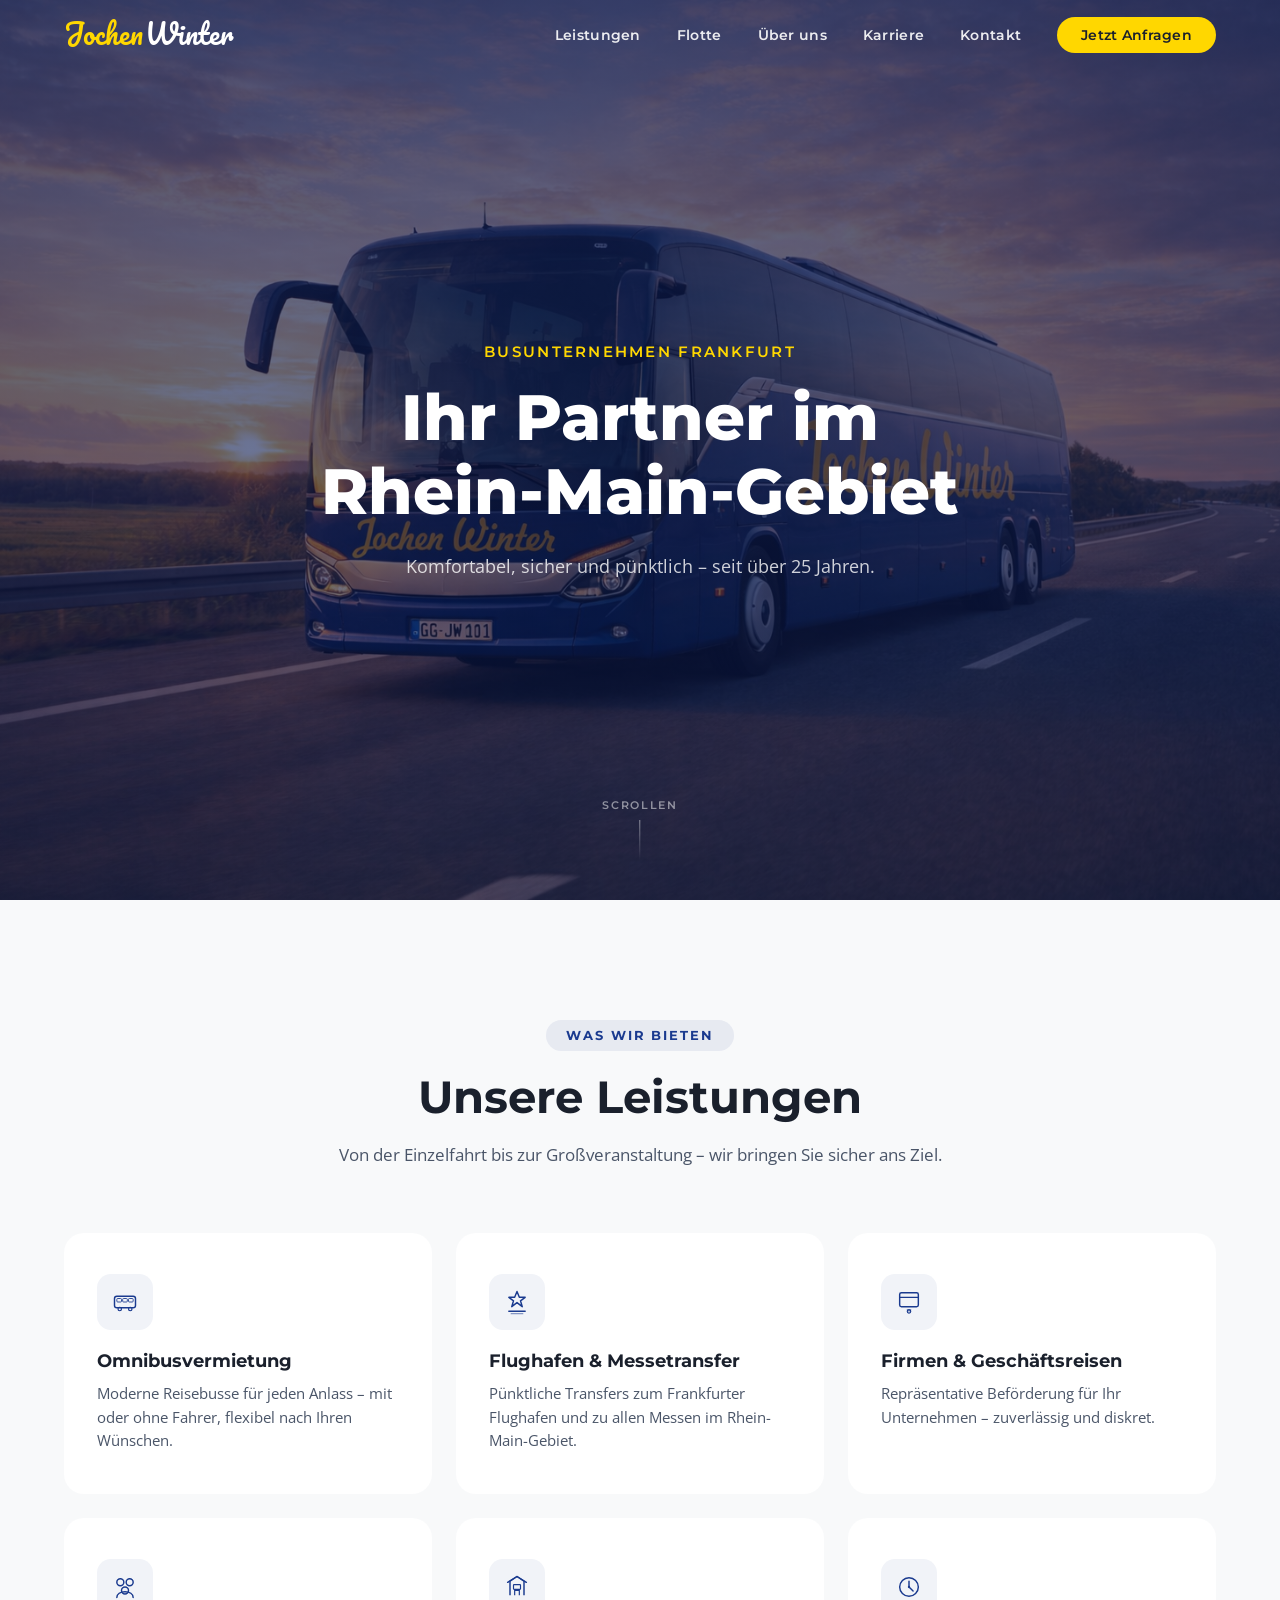
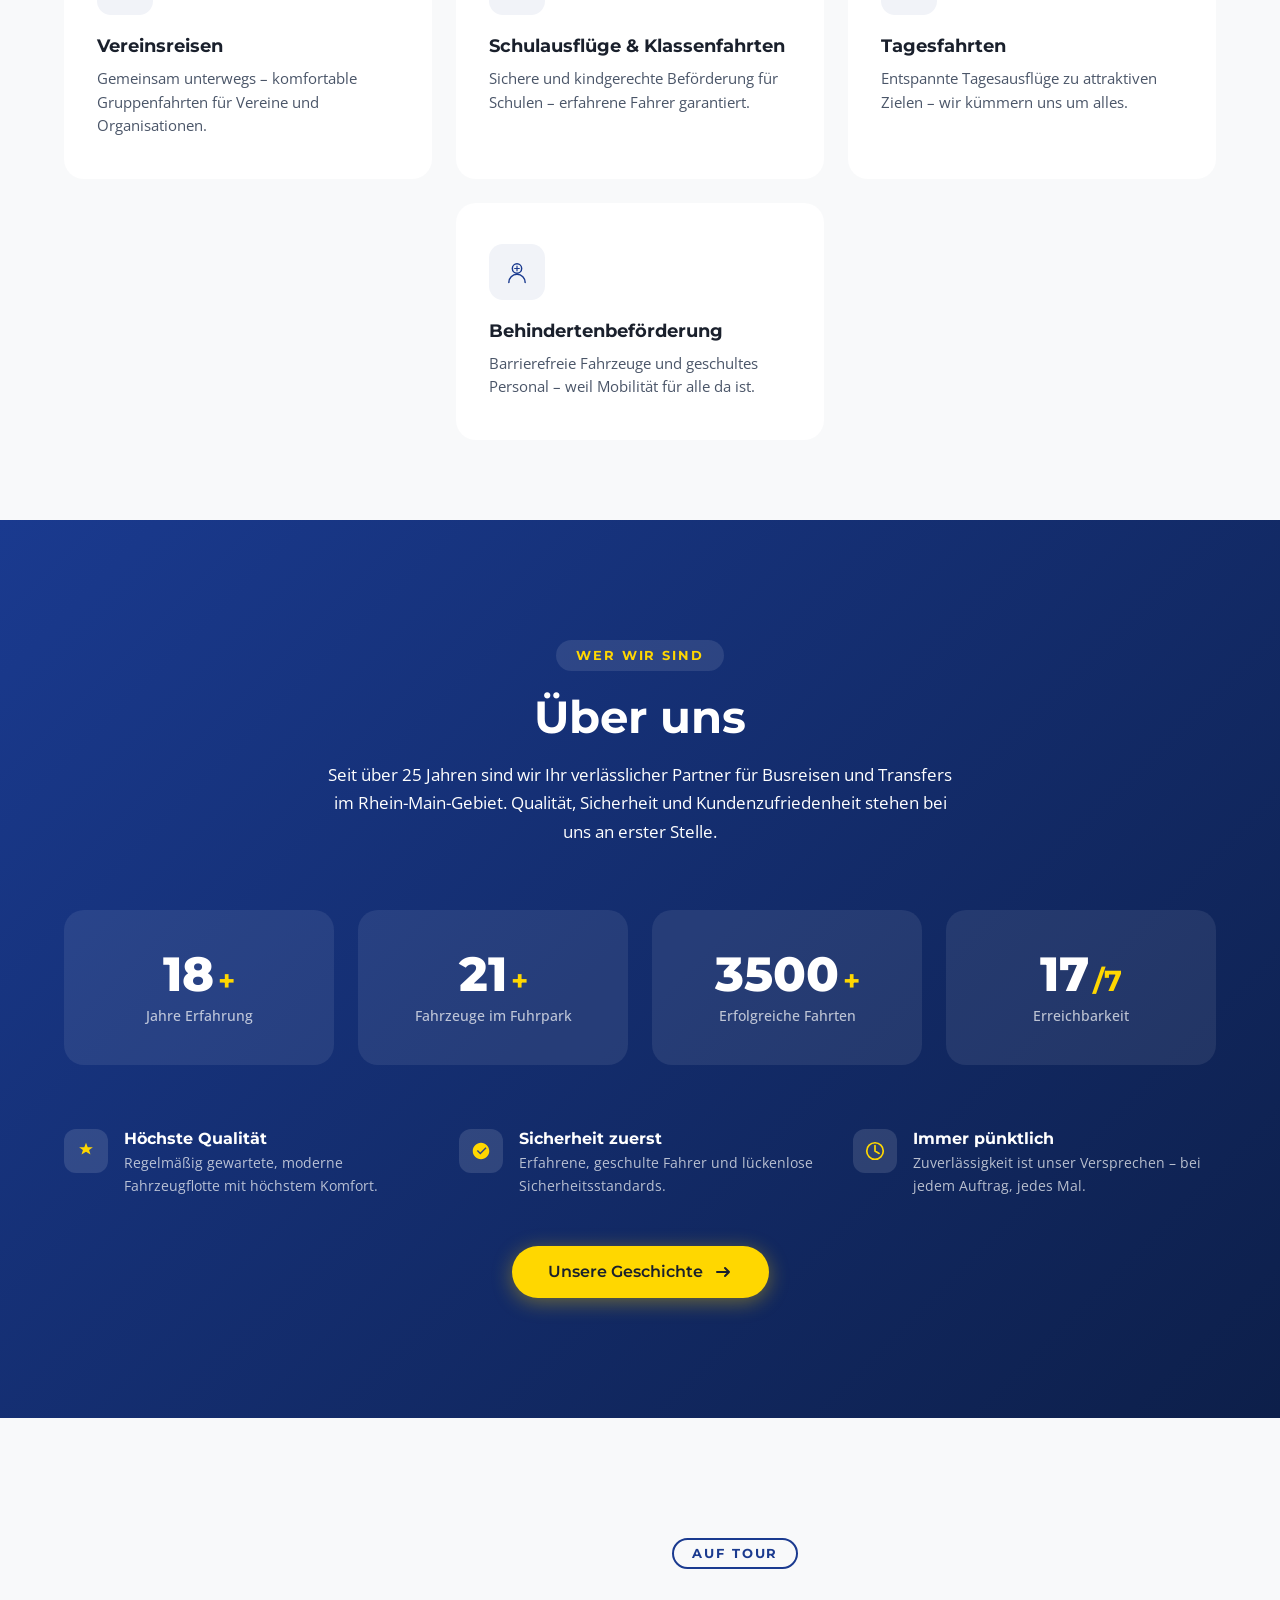
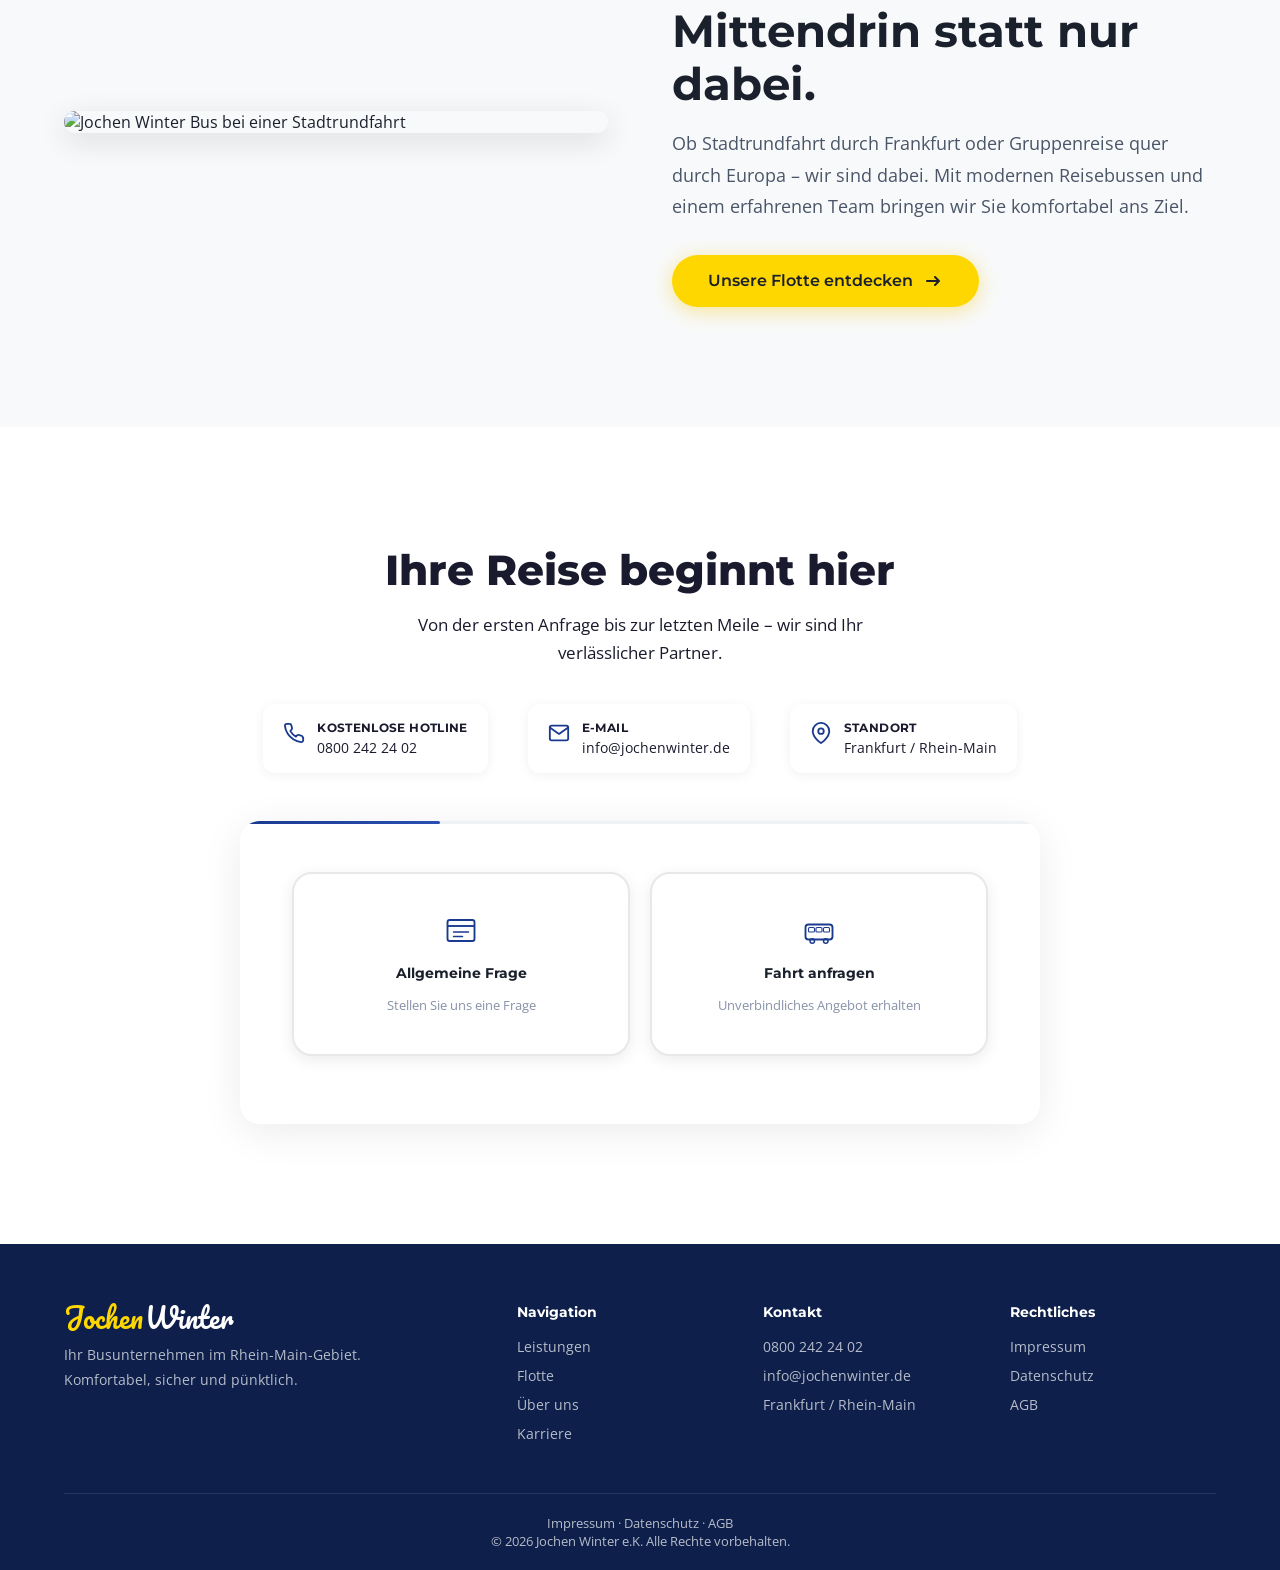
==== commit a14cd48d: "Mobile Optimierung und AUF TOUR Bild Update Co-Authored-By: Claude Opus 4.6 <noreply@anthropic.com>" ====
--- a/index.html
+++ b/index.html
@@ -195,7 +195,7 @@
         <div class="container">
             <div class="einblick-grid">
                 <div class="einblick-image">
-                    <img src="images/jochen-winter-stadt.png" alt="Jochen Winter Bus bei einer Stadtrundfahrt">
+                    <img src="images/jochen-winter-bus-stadt.png" alt="Jochen Winter Bus bei einer Stadtrundfahrt">
                 </div>
                 <div class="einblick-content">
                     <span class="einblick-tag">AUF TOUR</span>
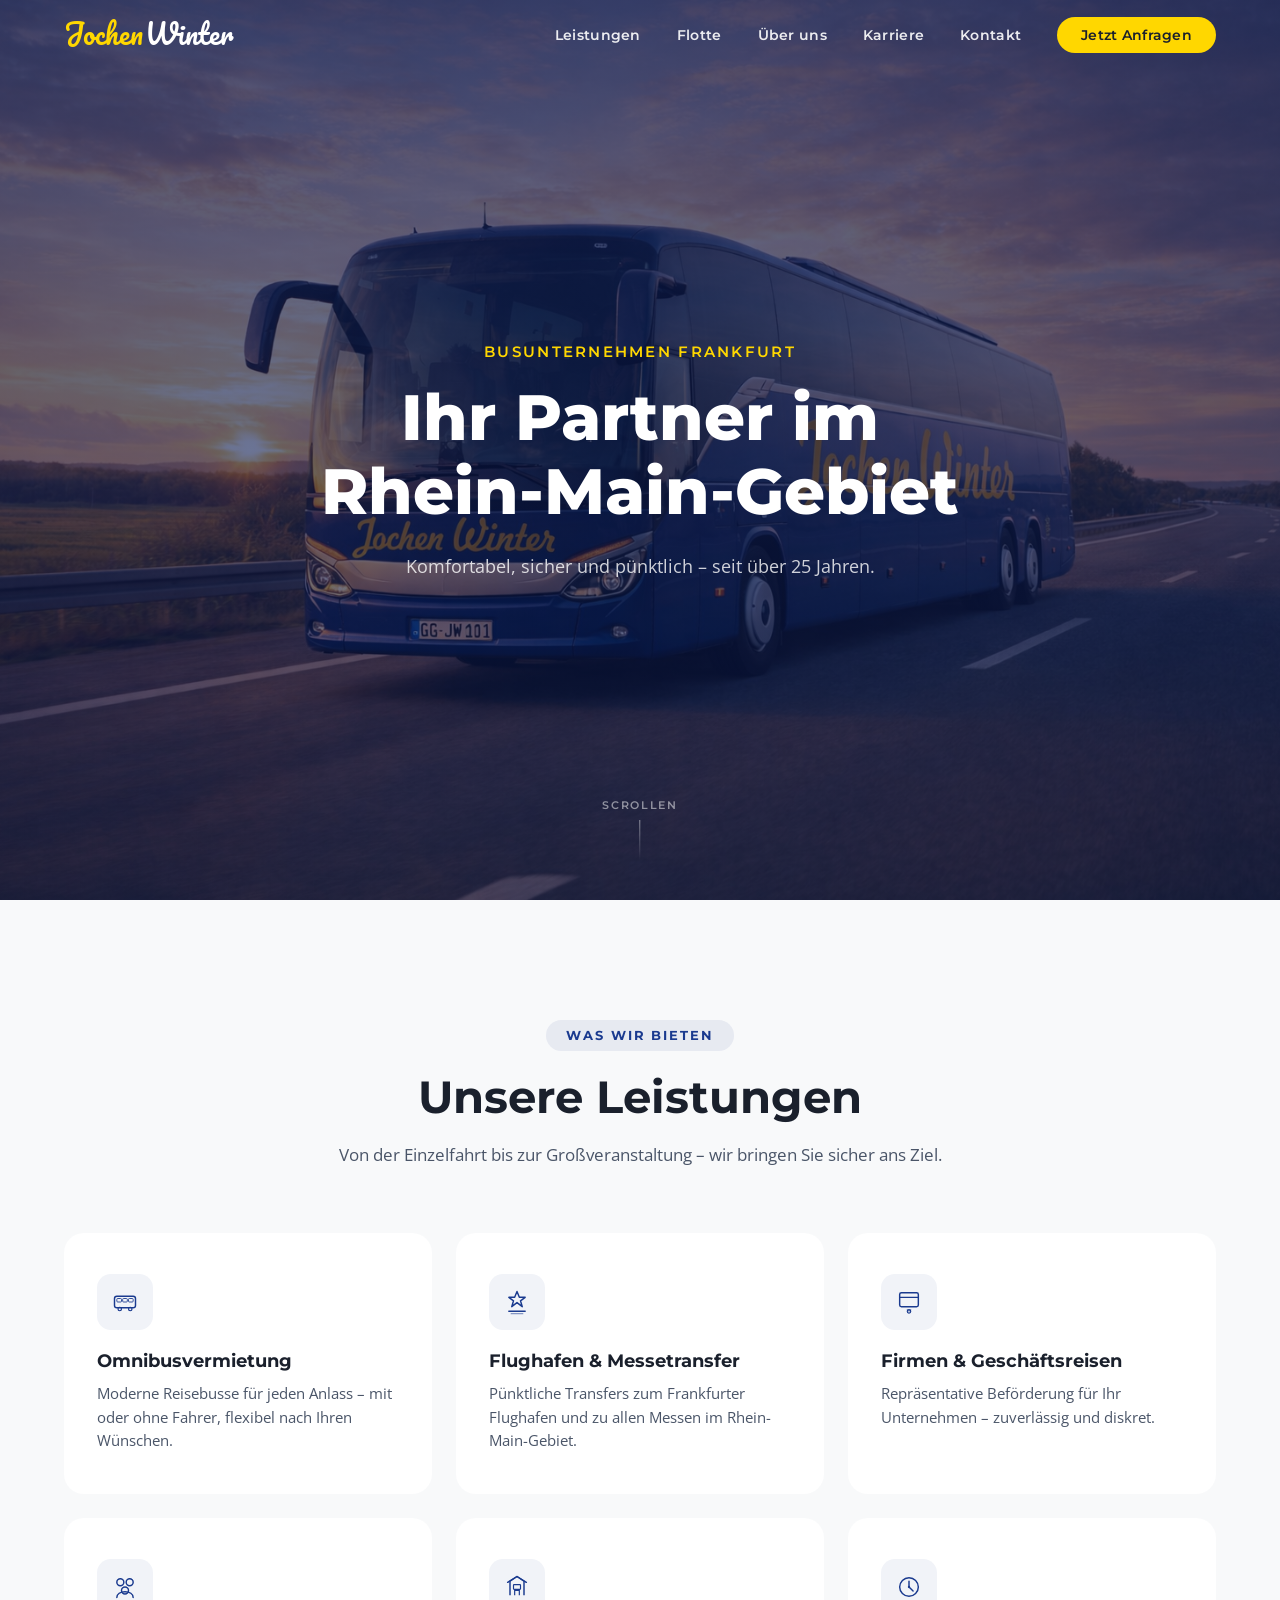
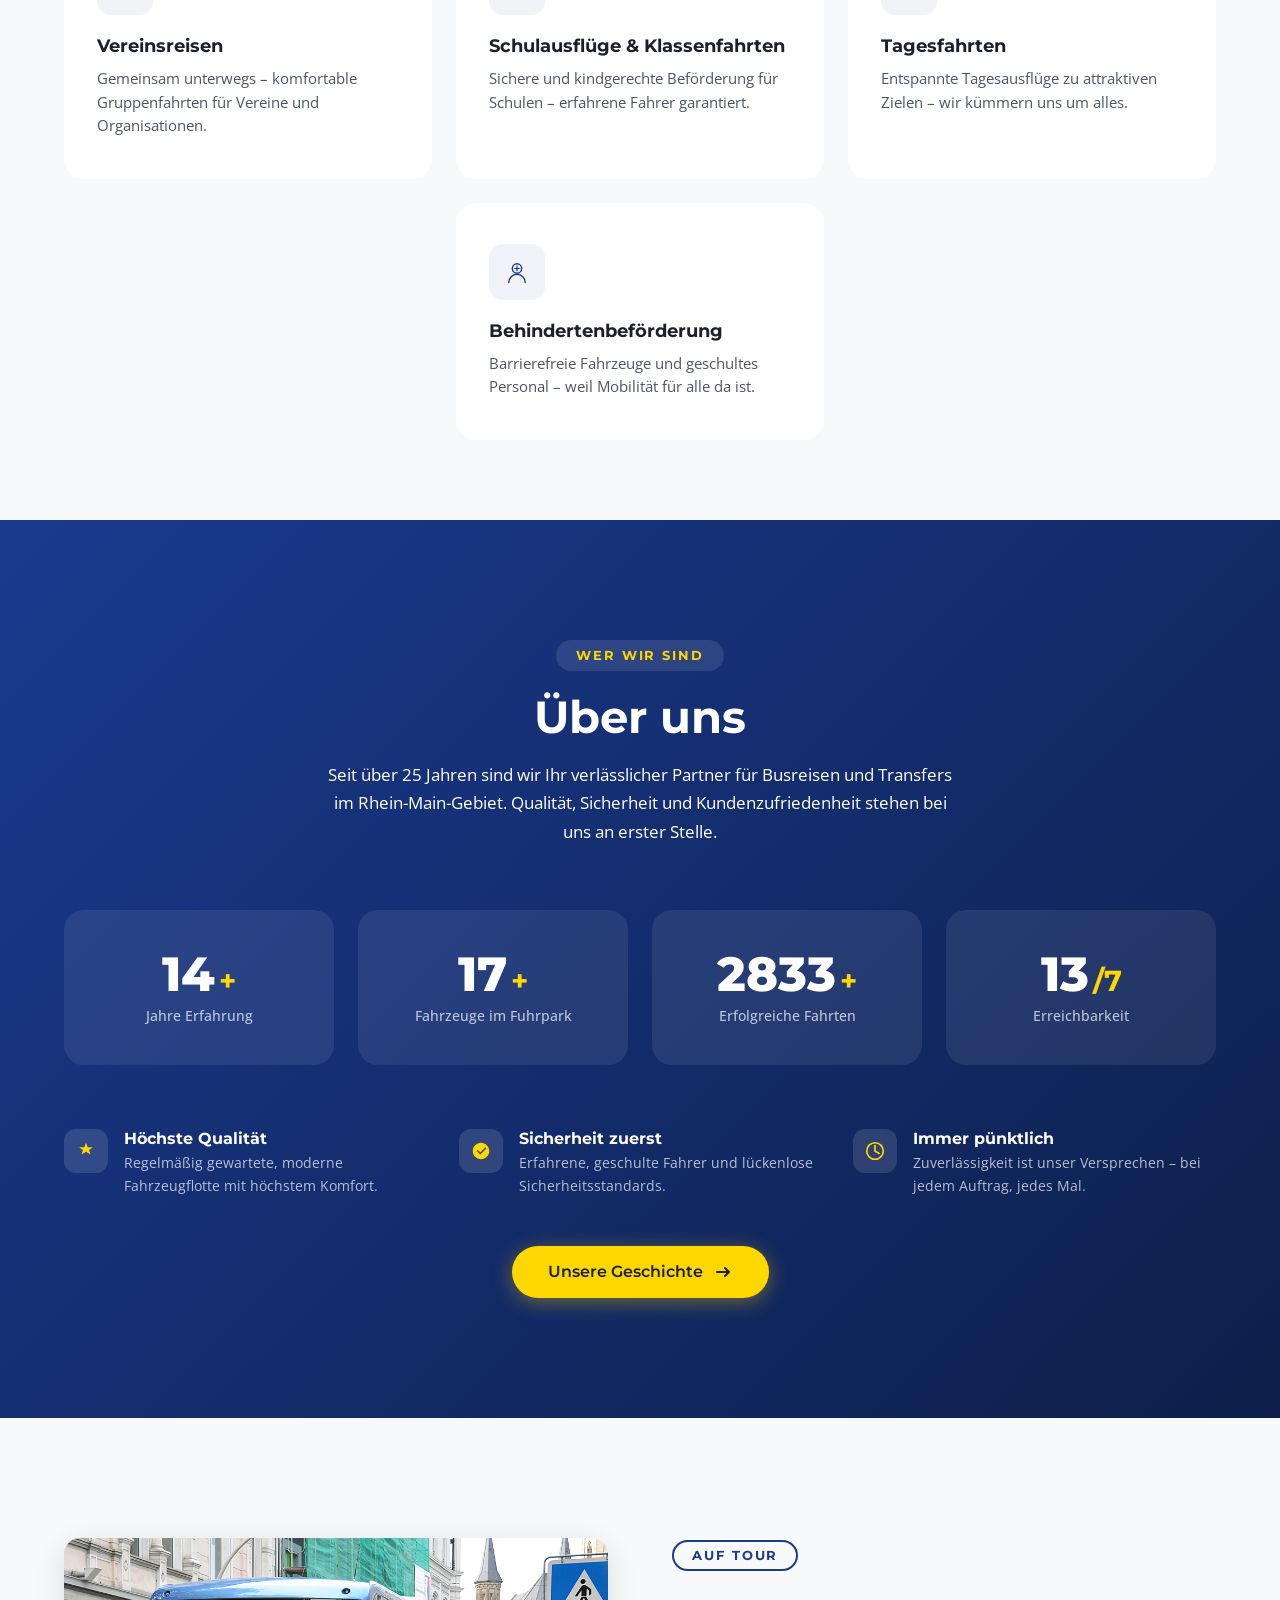
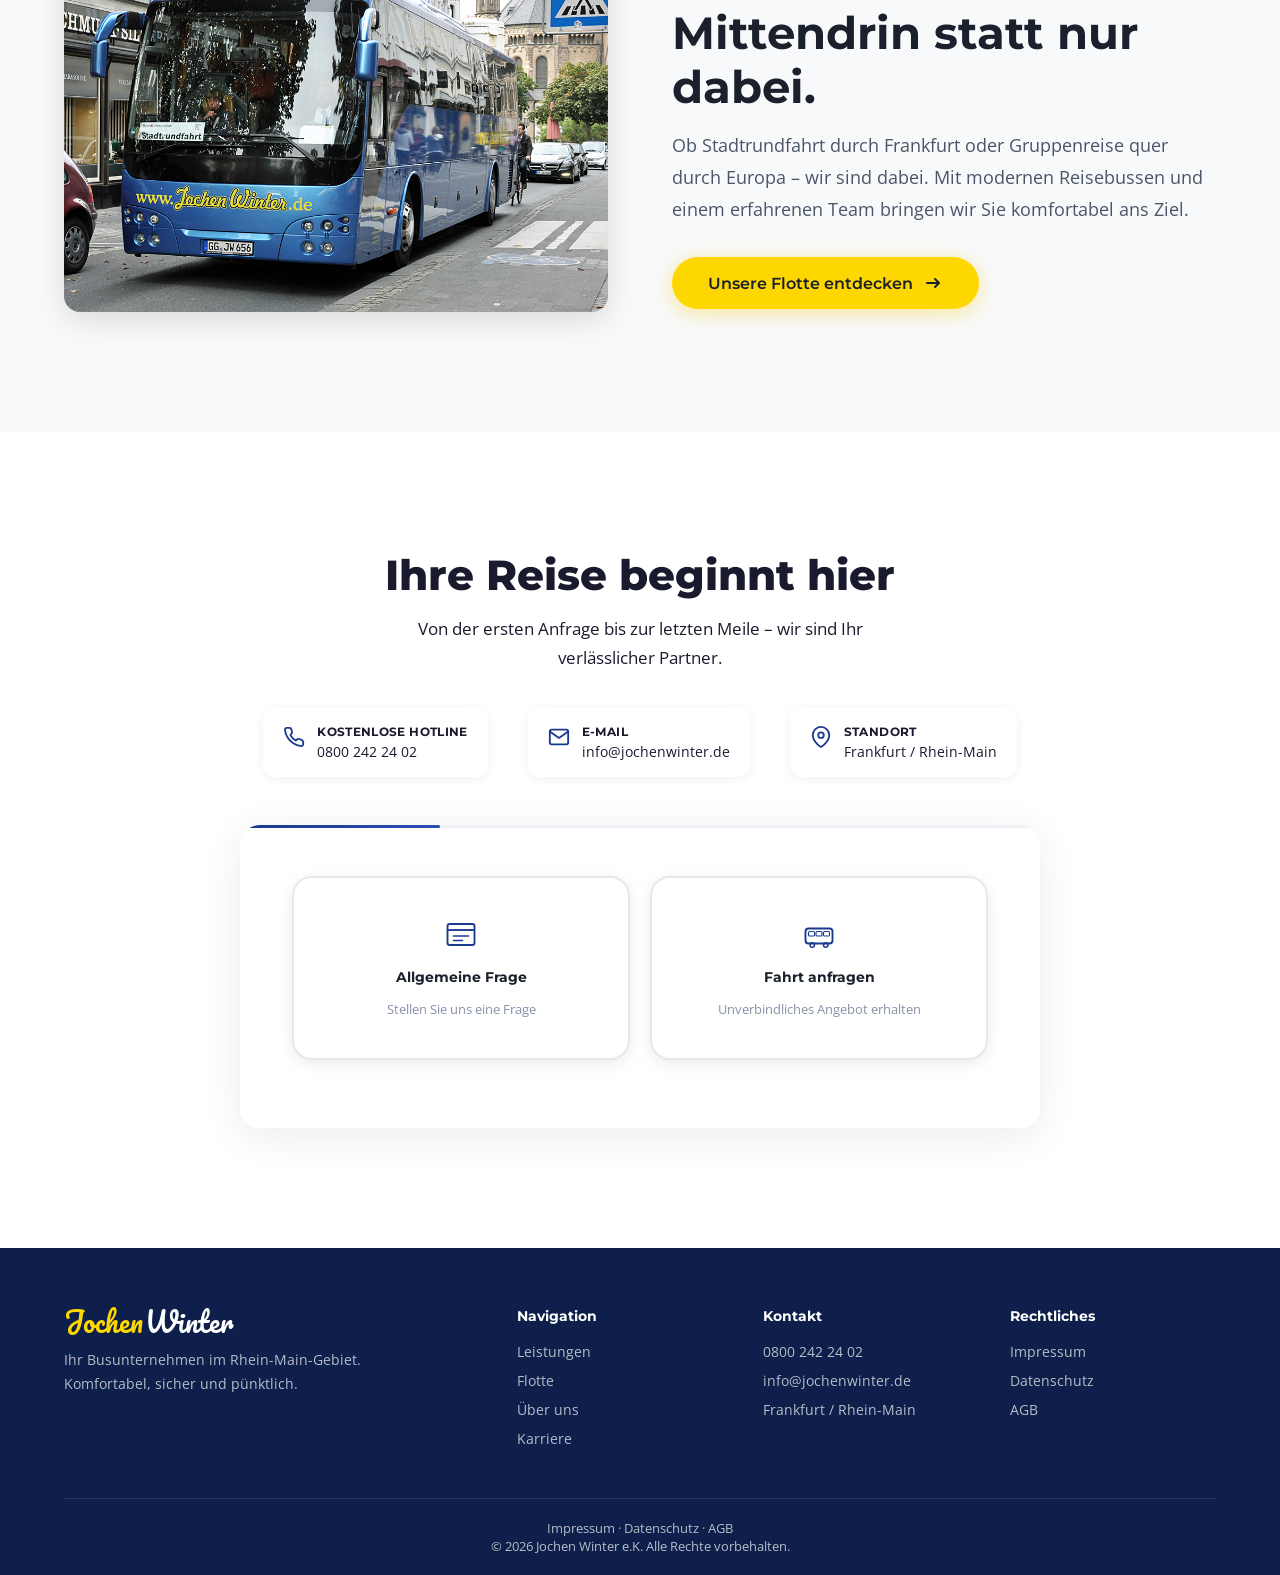
==== commit 6ea108ee: "AUF TOUR: Stadtrundfahrt-Bild eingesetzt Co-Authored-By: Claude Opus 4.6 <noreply@anthropic.com>" ====
--- a/index.html
+++ b/index.html
@@ -195,7 +195,7 @@
         <div class="container">
             <div class="einblick-grid">
                 <div class="einblick-image">
-                    <img src="images/jochen-winter-bus-stadt.png" alt="Jochen Winter Bus bei einer Stadtrundfahrt">
+                    <img src="images/jochen-winter-bus-stadtrundfahrt.jpg" alt="Jochen Winter Bus bei einer Stadtrundfahrt">
                 </div>
                 <div class="einblick-content">
                     <span class="einblick-tag">AUF TOUR</span>
--- a/style.css
+++ b/style.css
@@ -1304,6 +1304,34 @@
     text-decoration: underline;
 }
 
+/* Impressionen */
+.impressionen-section {
+    background: #f8f9fa;
+    padding: 40px 0 80px;
+    border-top: 1px solid rgba(0, 0, 0, 0.08);
+}
+
+.impressionen-grid {
+    display: grid;
+    grid-template-columns: 1fr 1fr;
+    gap: 24px;
+}
+
+.impressionen-item img {
+    width: 100%;
+    height: 280px;
+    object-fit: cover;
+    border-radius: 12px;
+    box-shadow: 0 4px 16px rgba(0, 0, 0, 0.1);
+    display: block;
+}
+
+@media (max-width: 768px) {
+    .impressionen-grid {
+        grid-template-columns: 1fr;
+    }
+}
+
 /* Flotte Modal */
 .flotte-modal-overlay {
     display: none;
